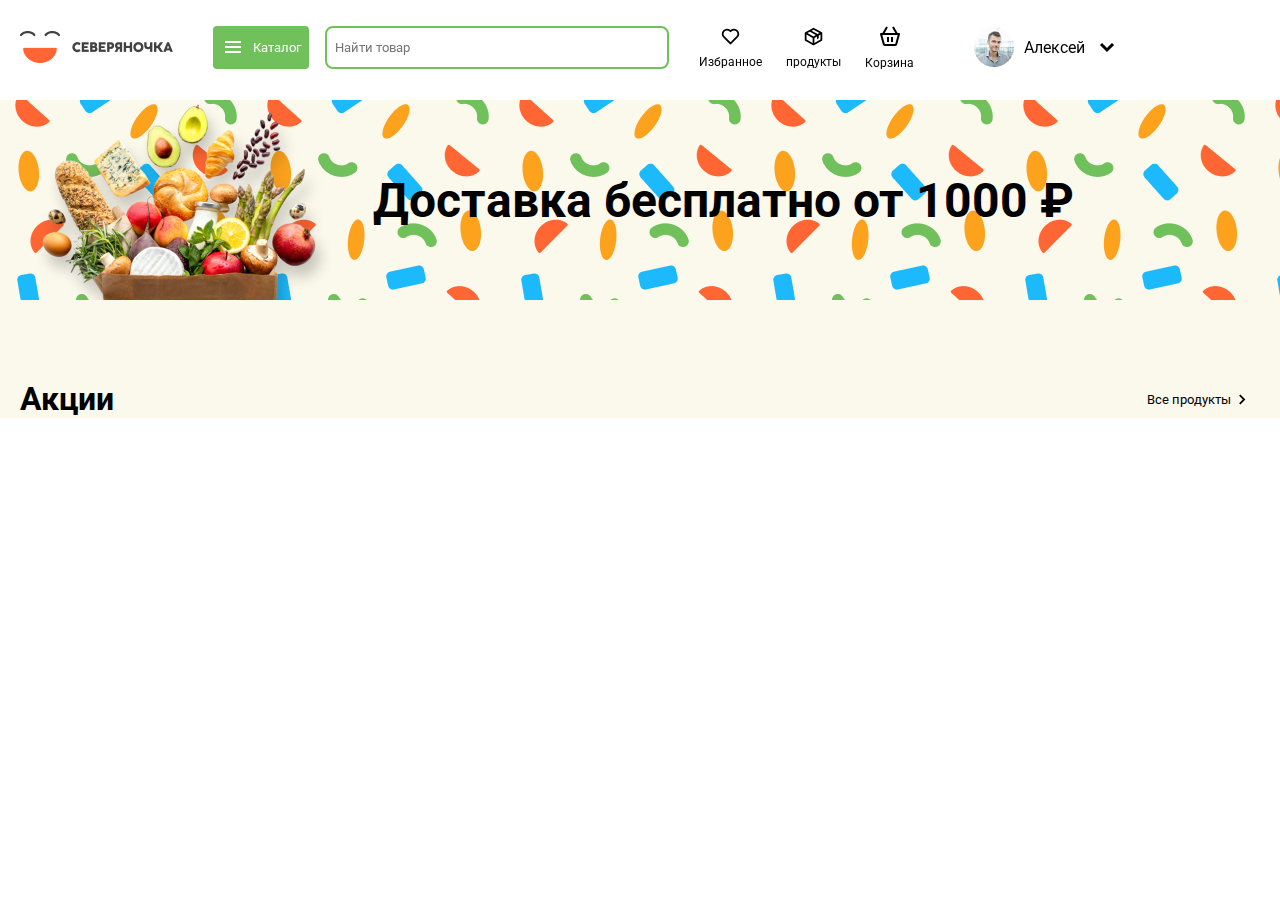
==== index.html @ 53066344 "kkk" ====
<!DOCTYPE html>
<html lang="en">
  <head>
    <meta charset="UTF-8" />
    <meta name="viewport" content="width=device-width, initial-scale=1.0" />
    <link rel="stylesheet" href="./sass/global.css" />
    <title>ECOMMERCE</title>
  </head>
  <body>
    <header>
      <div class="container">
        <nav>
          <a class="logo" href="#">
            <img src="./images/logo.png" alt="logo" />
            <img src="./images/logo-text.png" alt="logo-text" />
          </a>
          <div class="nav-items">
            <div class="important">
              <button>
                <svg
                  xmlns="http://www.w3.org/2000/svg"
                  width="24"
                  height="24"
                  viewBox="0 0 24 24"
                  style="fill: rgba(255, 255, 255, 1)"
                >
                  <path d="M4 6h16v2H4zm0 5h16v2H4zm0 5h16v2H4z"></path>
                </svg>
                Каталог
              </button>
              <input
                type="search"
                class="icon"
                value
                placeholder="Найти товар"
              />
            </div>
            <div class="places">
              <a class="product">
                <svg
                  xmlns="http://www.w3.org/2000/svg"
                  width="21"
                  height="21"
                  viewBox="0 0 24 24"
                  style="fill: rgba(0, 0, 0, 1)"
                >
                  <path
                    d="M12 4.595a5.904 5.904 0 0 0-3.996-1.558 5.942 5.942 0 0 0-4.213 1.758c-2.353 2.363-2.352 6.059.002 8.412l7.332 7.332c.17.299.498.492.875.492a.99.99 0 0 0 .792-.409l7.415-7.415c2.354-2.354 2.354-6.049-.002-8.416a5.938 5.938 0 0 0-4.209-1.754A5.906 5.906 0 0 0 12 4.595zm6.791 1.61c1.563 1.571 1.564 4.025.002 5.588L12 18.586l-6.793-6.793c-1.562-1.563-1.561-4.017-.002-5.584.76-.756 1.754-1.172 2.799-1.172s2.035.416 2.789 1.17l.5.5a.999.999 0 0 0 1.414 0l.5-.5c1.512-1.509 4.074-1.505 5.584-.002z"
                  ></path>
                </svg>
                <p>Избранное</p>
              </a>
              <a class="product">
                <svg
                  xmlns="http://www.w3.org/2000/svg"
                  width="21"
                  height="21"
                  viewBox="0 0 24 24"
                  style="fill: rgba(0, 0, 0, 1)"
                >
                  <path
                    d="M22 8a.76.76 0 0 0 0-.21v-.08a.77.77 0 0 0-.07-.16.35.35 0 0 0-.05-.08l-.1-.13-.08-.06-.12-.09-9-5a1 1 0 0 0-1 0l-9 5-.09.07-.11.08a.41.41 0 0 0-.07.11.39.39 0 0 0-.08.1.59.59 0 0 0-.06.14.3.3 0 0 0 0 .1A.76.76 0 0 0 2 8v8a1 1 0 0 0 .52.87l9 5a.75.75 0 0 0 .13.06h.1a1.06 1.06 0 0 0 .5 0h.1l.14-.06 9-5A1 1 0 0 0 22 16V8zm-10 3.87L5.06 8l2.76-1.52 6.83 3.9zm0-7.72L18.94 8 16.7 9.25 9.87 5.34zM4 9.7l7 3.92v5.68l-7-3.89zm9 9.6v-5.68l3-1.68V15l2-1v-3.18l2-1.11v5.7z"
                  ></path>
                </svg>
                <p>продукты</p>
              </a>
              <a class="product">
                <svg
                  xmlns="http://www.w3.org/2000/svg"
                  width="24"
                  height="24"
                  viewBox="0 0 24 24"
                  style="fill: rgba(0, 0, 0, 1)"
                >
                  <path
                    d="M21 9h-1.42l-3.712-6.496-1.736.992L17.277 9H6.723l3.146-5.504-1.737-.992L4.42 9H3a1.001 1.001 0 0 0-.965 1.263l2.799 10.264A2.005 2.005 0 0 0 6.764 22h10.473c.898 0 1.692-.605 1.93-1.475l2.799-10.263A.998.998 0 0 0 21 9zm-3.764 11v1-1H6.764L4.31 11h15.38l-2.454 9z"
                  ></path>
                  <path d="M9 13h2v5H9zm4 0h2v5h-2z"></path>
                </svg>
                <p>Корзина</p>
              </a>
              <a class="user">
                <img src="./images/avatar.png" alt="avatar" />
                <p>Алексей</p>
                <svg
                  xmlns="http://www.w3.org/2000/svg"
                  width="24"
                  height="24"
                  viewBox="0 0 24 24"
                  style="fill: rgba(0, 0, 0, 1)"
                >
                  <path
                    d="M16.939 7.939 12 12.879l-4.939-4.94-2.122 2.122L12 17.121l7.061-7.06z"
                  ></path>
                </svg>
              </a>
            </div>
          </div>
          <button class="menu">
            <svg
              xmlns="http://www.w3.org/2000/svg"
              width="32"
              height="32"
              viewBox="0 0 24 24"
              style="fill: rgba(0, 0, 0, 1)"
            >
              <path d="M4 6h16v2H4zm0 5h16v2H4zm0 5h16v2H4z"></path>
            </svg>
          </button>
        </nav>
      </div>
    </header>
    <main>
      <section class="home">
        <div class="container">
          <div class="home-content">
            <img src="./images/home-sec-img.png" alt="fruits" />
            <h1>Доставка бесплатно от 1000 ₽</h1>
          </div>
        </div>
      </section>
      <section class="product-cards">
        <div class="container">
          <div class="products-cards_content">
            <!-- <div class="general"> -->
            <div class="cards-title">
              <h1>Акции</h1>
              <button>
                Все продукты
                <svg
                  xmlns="http://www.w3.org/2000/svg"
                  width="21"
                  height="21"
                  viewBox="0 0 24 24"
                  style="fill: rgba(0, 0, 0, 1)"
                >
                  <path
                    d="M10.707 17.707 16.414 12l-5.707-5.707-1.414 1.414L13.586 12l-4.293 4.293z"
                  ></path>
                </svg>
              </button>
            </div>
            <div class="cards"></div>
            <!-- </div> -->
          </div>
        </div>
      </section>
    </main>
    <footer></footer>
    <script src="./js/main.js"></script>
  </body>
</html>
---- sass/global.css ----
@import url("https://fonts.googleapis.com/css2?family=Poppins:wght@400;500;600;700;800;900&family=Roboto:wght@400;500;700;900&display=swap");
* {
  margin: 0;
  padding: 0;
  box-sizing: border-box;
  font-family: "Poppins", sans-serif;
  font-family: "Roboto", sans-serif;
}

html {
  scroll-behavior: smooth;
}

button {
  border: 0;
  cursor: pointer;
}

a {
  text-decoration: none;
  cursor: pointer;
}

.container {
  max-width: 1320px;
  margin: 0 auto;
  padding: 0 20px;
}

header {
  position: fixed;
  top: 0;
  left: 0;
  right: 0;
}
header nav {
  padding: 11px 0;
  display: flex;
  align-items: center;
}
header nav .logo {
  display: flex;
  align-items: center;
  gap: 12px;
  margin-right: 40px;
}
header nav .nav-items {
  display: flex;
  align-items: center;
  justify-content: space-evenly;
  flex-wrap: wrap;
  gap: 30px;
}
header nav .nav-items .important {
  display: flex;
  justify-content: space-evenly;
}
header nav .nav-items .important button {
  padding: 8px;
  background-color: #70c05b;
  color: #fff;
  display: flex;
  align-items: center;
  gap: 8px;
  border-radius: 4px;
  margin-right: 16px;
}
header nav .nav-items .important .icon {
  padding: 12px 0px 12px 8px;
  background: url("https://static.thenounproject.com/png/101791-200.png") no-repeat right;
  background-size: 20px;
  border: 2px solid #70c05b;
  border-radius: 8px;
  outline: none;
  width: 344px;
}
header nav .nav-items .important .icon:focus {
  background-image: none;
  transition: 0.3s;
}
header nav .nav-items .places {
  display: flex;
  align-items: center;
  justify-content: space-evenly;
  flex-wrap: wrap-reverse;
  gap: 24px;
}
header nav .nav-items .places .product {
  display: grid;
  place-items: center;
}
header nav .nav-items .places .product p {
  font-size: 12px;
  padding-top: 8px;
}
header nav .nav-items .places .user {
  display: flex;
  align-items: center;
  justify-content: center;
  flex-wrap: wrap;
  width: 217px;
  height: 72px;
  padding: 8px;
  border-radius: 4px;
  gap: 10px;
}

.menu {
  border: 0;
  background: transparent;
  display: none;
  cursor: pointer;
}

@media (max-width: 1200px) {
  nav {
    justify-content: space-between;
  }
  .nav-items {
    margin-top: 50px;
    flex-direction: column;
    gap: 24px;
    position: fixed;
    top: 76px;
    top: -100%;
    width: 100%;
    height: calc(100vh - 104px);
    background: #fff;
    padding: 60px 0;
    transition: all 0.3s ease-in-out;
    z-index: 10;
  }
  .nav-items .places {
    flex-direction: column;
  }
  header nav .menu {
    display: block;
  }
  .open .nav-items {
    top: 0;
    justify-content: center;
  }
}
@media (max-width: 576px) {
  .nav-items {
    flex-direction: column;
    gap: 24px;
    position: fixed;
    top: 76px;
    left: -100%;
    width: 100%;
    height: calc(100vh - 104px);
    background: #fff;
    padding: 60px 0;
    transition: all 0.3s ease-in-out;
    z-index: 10;
  }
  .menu {
    display: block;
  }
  .open .nav-items {
    left: 0;
  }
  .open {
    box-shadow: none;
  }
  .icon {
    max-width: 150px;
  }
}
main {
  margin-top: 100px;
  background-color: #fbf8ec;
}
main .home {
  background-image: url(../images/pattern2.png);
}
main .home .home-content {
  display: flex;
  align-items: center;
  gap: 18px;
  flex-wrap: wrap-reverse;
}
main .home .home-content h1 {
  font-size: 48px;
}
main .product-cards {
  padding-top: 80px;
}
main .product-cards .products-cards_content .cards-title {
  display: flex;
  justify-content: space-between;
  align-items: center;
  flex-wrap: wrap-reverse;
}
main .product-cards .products-cards_content .cards-title button {
  display: flex;
  align-items: center;
  background-color: transparent;
  padding: 8px;
  border-radius: 6px;
}
main .product-cards .products-cards_content .cards-title button:hover {
  background-color: #70c05b;
  color: #fff;
  transition: 0.4s;
}
main .product-cards .products-cards_content .cards-title button:hover svg path {
  fill: #fff;
}
main .product-cards .products-cards_content .cards {
  display: flex;
  justify-content: space-between;
  align-items: center;
  flex-wrap: wrap;
}/*# sourceMappingURL=global.css.map */
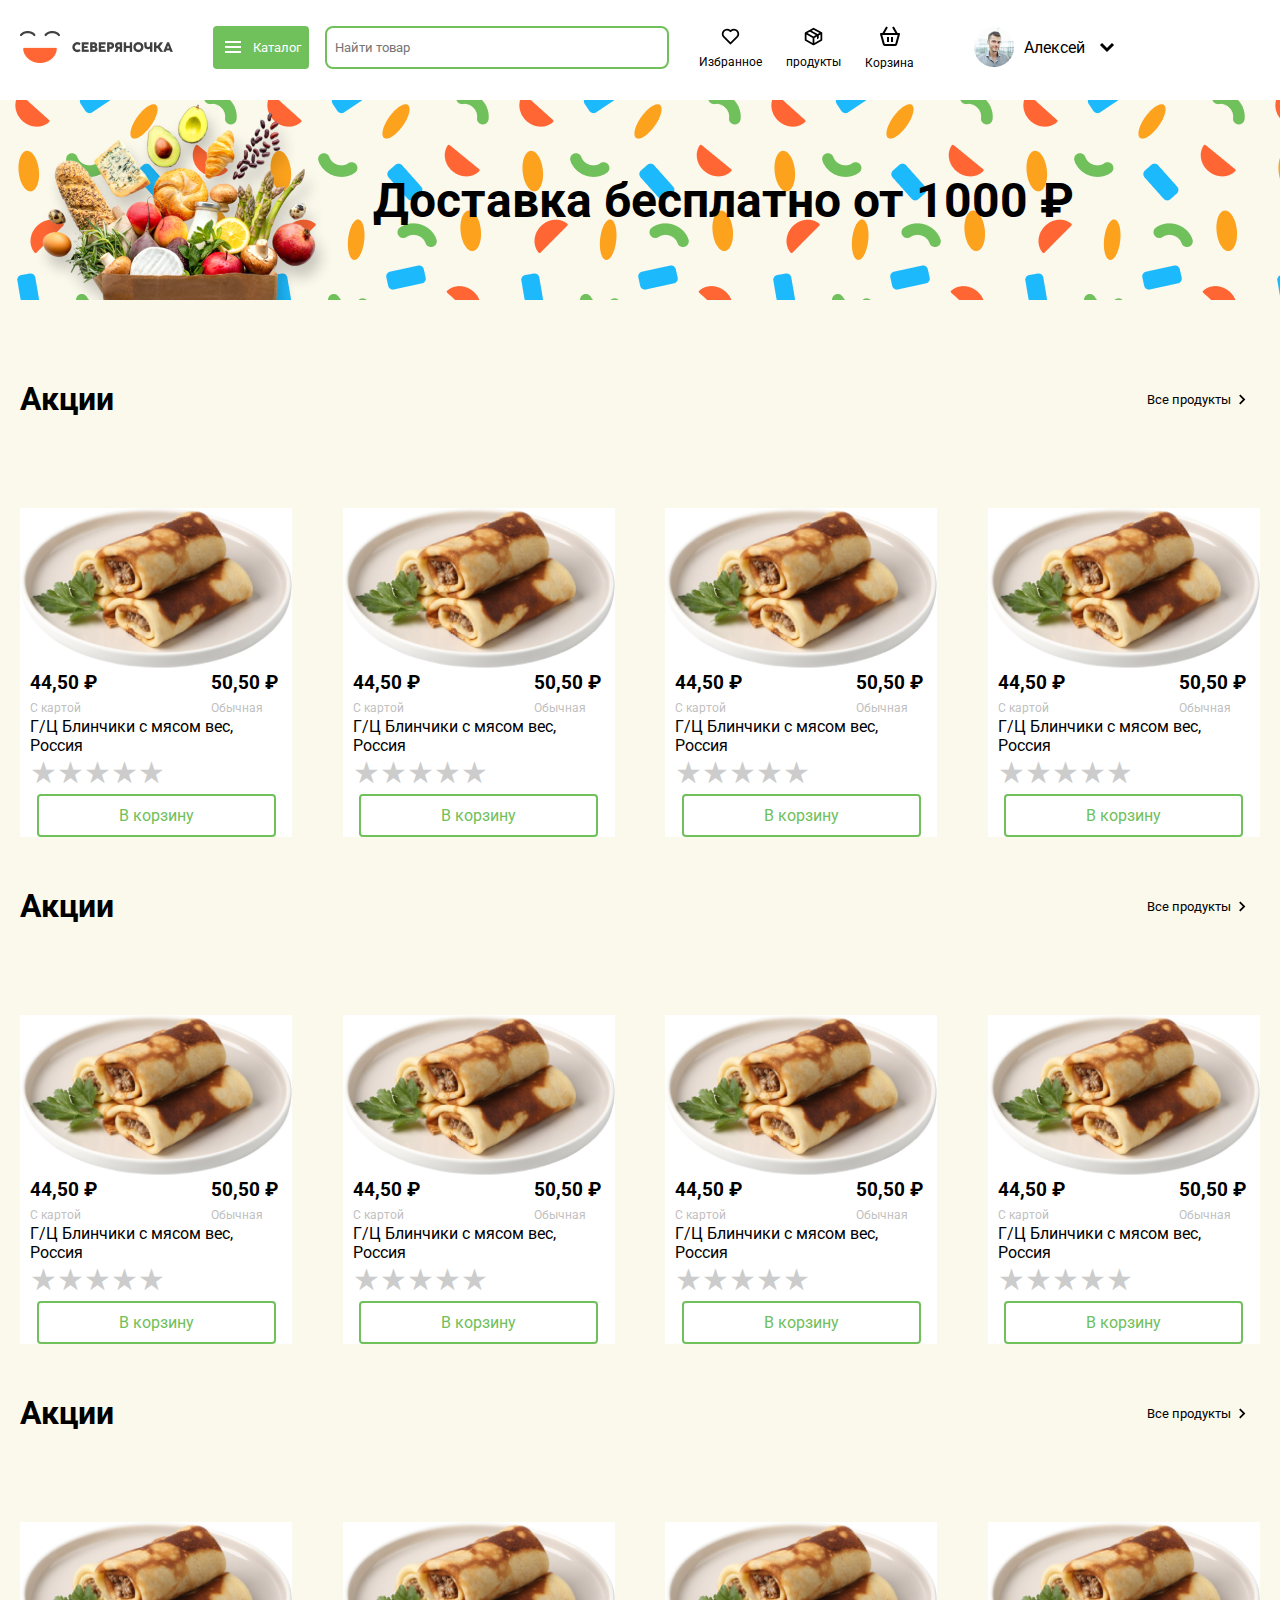
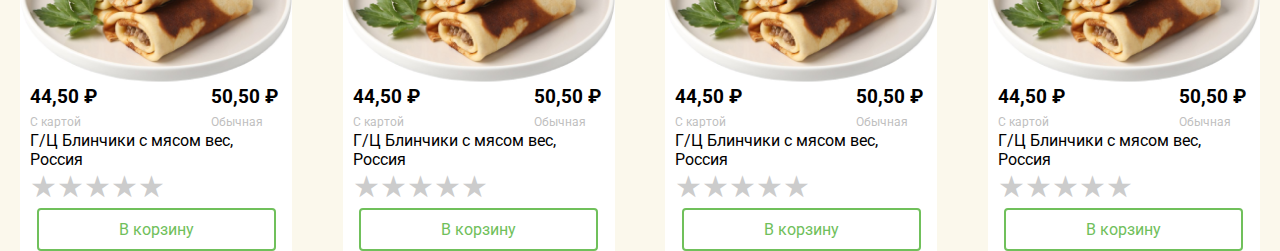
==== commit bd5a53a9: "KKK" ====
--- a/index.html
+++ b/index.html
@@ -140,7 +140,442 @@
                 </svg>
               </button>
             </div>
-            <div class="cards"></div>
+            <div class="cards">
+              <div class="card">
+                <img src="./images/image.png" alt="" />
+                <div class="card-texts">
+                  <div class="prices">
+                    <div class="price-1">
+                      <h3>44,50 ₽</h3>
+                      <p>С картой</p>
+                    </div>
+                    <div class="price-1">
+                      <h3>50,50 ₽</h3>
+                      <p>Обычная</p>
+                    </div>
+                  </div>
+                  <p>Г/Ц Блинчики с мясом вес, Россия</p>
+                  <div class="stars">
+                    <div class="rating">
+                      <input value="5" name="rating" id="star5" type="radio" />
+                      <label for="star5"></label>
+                      <input value="4" name="rating" id="star4" type="radio" />
+                      <label for="star4"></label>
+                      <input value="3" name="rating" id="star3" type="radio" />
+                      <label for="star3"></label>
+                      <input value="2" name="rating" id="star2" type="radio" />
+                      <label for="star2"></label>
+                      <input value="1" name="rating" id="star1" type="radio" />
+                      <label for="star1"></label>
+                    </div>
+                  </div>
+                  <div class="card-btn">
+                    <button>В корзину</button>
+                  </div>
+                </div>
+              </div>
+              <div class="card">
+                <img src="./images/image.png" alt="" />
+                <div class="card-texts">
+                  <div class="prices">
+                    <div class="price-1">
+                      <h3>44,50 ₽</h3>
+                      <p>С картой</p>
+                    </div>
+                    <div class="price-1">
+                      <h3>50,50 ₽</h3>
+                      <p>Обычная</p>
+                    </div>
+                  </div>
+                  <p>Г/Ц Блинчики с мясом вес, Россия</p>
+                  <div class="stars">
+                    <div class="rating">
+                      <input value="5" name="rating" id="star5" type="radio" />
+                      <label for="star5"></label>
+                      <input value="4" name="rating" id="star4" type="radio" />
+                      <label for="star4"></label>
+                      <input value="3" name="rating" id="star3" type="radio" />
+                      <label for="star3"></label>
+                      <input value="2" name="rating" id="star2" type="radio" />
+                      <label for="star2"></label>
+                      <input value="1" name="rating" id="star1" type="radio" />
+                      <label for="star1"></label>
+                    </div>
+                  </div>
+                  <div class="card-btn">
+                    <button>В корзину</button>
+                  </div>
+                </div>
+              </div>
+              <div class="card">
+                <img src="./images/image.png" alt="" />
+                <div class="card-texts">
+                  <div class="prices">
+                    <div class="price-1">
+                      <h3>44,50 ₽</h3>
+                      <p>С картой</p>
+                    </div>
+                    <div class="price-1">
+                      <h3>50,50 ₽</h3>
+                      <p>Обычная</p>
+                    </div>
+                  </div>
+                  <p>Г/Ц Блинчики с мясом вес, Россия</p>
+                  <div class="stars">
+                    <div class="rating">
+                      <input value="5" name="rating" id="star5" type="radio" />
+                      <label for="star5"></label>
+                      <input value="4" name="rating" id="star4" type="radio" />
+                      <label for="star4"></label>
+                      <input value="3" name="rating" id="star3" type="radio" />
+                      <label for="star3"></label>
+                      <input value="2" name="rating" id="star2" type="radio" />
+                      <label for="star2"></label>
+                      <input value="1" name="rating" id="star1" type="radio" />
+                      <label for="star1"></label>
+                    </div>
+                  </div>
+                  <div class="card-btn">
+                    <button>В корзину</button>
+                  </div>
+                </div>
+              </div>
+              <div class="card">
+                <img src="./images/image.png" alt="" />
+                <div class="card-texts">
+                  <div class="prices">
+                    <div class="price-1">
+                      <h3>44,50 ₽</h3>
+                      <p>С картой</p>
+                    </div>
+                    <div class="price-1">
+                      <h3>50,50 ₽</h3>
+                      <p>Обычная</p>
+                    </div>
+                  </div>
+                  <p>Г/Ц Блинчики с мясом вес, Россия</p>
+                  <div class="stars">
+                    <div class="rating">
+                      <input value="5" name="rating" id="star5" type="radio" />
+                      <label for="star5"></label>
+                      <input value="4" name="rating" id="star4" type="radio" />
+                      <label for="star4"></label>
+                      <input value="3" name="rating" id="star3" type="radio" />
+                      <label for="star3"></label>
+                      <input value="2" name="rating" id="star2" type="radio" />
+                      <label for="star2"></label>
+                      <input value="1" name="rating" id="star1" type="radio" />
+                      <label for="star1"></label>
+                    </div>
+                  </div>
+                  <div class="card-btn">
+                    <button>В корзину</button>
+                  </div>
+                </div>
+              </div>
+            </div>
+            <div class="cards-title">
+              <h1>Акции</h1>
+              <button>
+                Все продукты
+                <svg
+                  xmlns="http://www.w3.org/2000/svg"
+                  width="21"
+                  height="21"
+                  viewBox="0 0 24 24"
+                  style="fill: rgba(0, 0, 0, 1)"
+                >
+                  <path
+                    d="M10.707 17.707 16.414 12l-5.707-5.707-1.414 1.414L13.586 12l-4.293 4.293z"
+                  ></path>
+                </svg>
+              </button>
+            </div>
+            <div class="cards">
+              <div class="card">
+                <img src="./images/image.png" alt="" />
+                <div class="card-texts">
+                  <div class="prices">
+                    <div class="price-1">
+                      <h3>44,50 ₽</h3>
+                      <p>С картой</p>
+                    </div>
+                    <div class="price-1">
+                      <h3>50,50 ₽</h3>
+                      <p>Обычная</p>
+                    </div>
+                  </div>
+                  <p>Г/Ц Блинчики с мясом вес, Россия</p>
+                  <div class="stars">
+                    <div class="rating">
+                      <input value="5" name="rating" id="star5" type="radio" />
+                      <label for="star5"></label>
+                      <input value="4" name="rating" id="star4" type="radio" />
+                      <label for="star4"></label>
+                      <input value="3" name="rating" id="star3" type="radio" />
+                      <label for="star3"></label>
+                      <input value="2" name="rating" id="star2" type="radio" />
+                      <label for="star2"></label>
+                      <input value="1" name="rating" id="star1" type="radio" />
+                      <label for="star1"></label>
+                    </div>
+                  </div>
+                  <div class="card-btn">
+                    <button>В корзину</button>
+                  </div>
+                </div>
+              </div>
+              <div class="card">
+                <img src="./images/image.png" alt="" />
+                <div class="card-texts">
+                  <div class="prices">
+                    <div class="price-1">
+                      <h3>44,50 ₽</h3>
+                      <p>С картой</p>
+                    </div>
+                    <div class="price-1">
+                      <h3>50,50 ₽</h3>
+                      <p>Обычная</p>
+                    </div>
+                  </div>
+                  <p>Г/Ц Блинчики с мясом вес, Россия</p>
+                  <div class="stars">
+                    <div class="rating">
+                      <input value="5" name="rating" id="star5" type="radio" />
+                      <label for="star5"></label>
+                      <input value="4" name="rating" id="star4" type="radio" />
+                      <label for="star4"></label>
+                      <input value="3" name="rating" id="star3" type="radio" />
+                      <label for="star3"></label>
+                      <input value="2" name="rating" id="star2" type="radio" />
+                      <label for="star2"></label>
+                      <input value="1" name="rating" id="star1" type="radio" />
+                      <label for="star1"></label>
+                    </div>
+                  </div>
+                  <div class="card-btn">
+                    <button>В корзину</button>
+                  </div>
+                </div>
+              </div>
+              <div class="card">
+                <img src="./images/image.png" alt="" />
+                <div class="card-texts">
+                  <div class="prices">
+                    <div class="price-1">
+                      <h3>44,50 ₽</h3>
+                      <p>С картой</p>
+                    </div>
+                    <div class="price-1">
+                      <h3>50,50 ₽</h3>
+                      <p>Обычная</p>
+                    </div>
+                  </div>
+                  <p>Г/Ц Блинчики с мясом вес, Россия</p>
+                  <div class="stars">
+                    <div class="rating">
+                      <input value="5" name="rating" id="star5" type="radio" />
+                      <label for="star5"></label>
+                      <input value="4" name="rating" id="star4" type="radio" />
+                      <label for="star4"></label>
+                      <input value="3" name="rating" id="star3" type="radio" />
+                      <label for="star3"></label>
+                      <input value="2" name="rating" id="star2" type="radio" />
+                      <label for="star2"></label>
+                      <input value="1" name="rating" id="star1" type="radio" />
+                      <label for="star1"></label>
+                    </div>
+                  </div>
+                  <div class="card-btn">
+                    <button>В корзину</button>
+                  </div>
+                </div>
+              </div>
+              <div class="card">
+                <img src="./images/image.png" alt="" />
+                <div class="card-texts">
+                  <div class="prices">
+                    <div class="price-1">
+                      <h3>44,50 ₽</h3>
+                      <p>С картой</p>
+                    </div>
+                    <div class="price-1">
+                      <h3>50,50 ₽</h3>
+                      <p>Обычная</p>
+                    </div>
+                  </div>
+                  <p>Г/Ц Блинчики с мясом вес, Россия</p>
+                  <div class="stars">
+                    <div class="rating">
+                      <input value="5" name="rating" id="star5" type="radio" />
+                      <label for="star5"></label>
+                      <input value="4" name="rating" id="star4" type="radio" />
+                      <label for="star4"></label>
+                      <input value="3" name="rating" id="star3" type="radio" />
+                      <label for="star3"></label>
+                      <input value="2" name="rating" id="star2" type="radio" />
+                      <label for="star2"></label>
+                      <input value="1" name="rating" id="star1" type="radio" />
+                      <label for="star1"></label>
+                    </div>
+                  </div>
+                  <div class="card-btn">
+                    <button>В корзину</button>
+                  </div>
+                </div>
+              </div>
+            </div>
+            <div class="cards-title">
+              <h1>Акции</h1>
+              <button>
+                Все продукты
+                <svg
+                  xmlns="http://www.w3.org/2000/svg"
+                  width="21"
+                  height="21"
+                  viewBox="0 0 24 24"
+                  style="fill: rgba(0, 0, 0, 1)"
+                >
+                  <path
+                    d="M10.707 17.707 16.414 12l-5.707-5.707-1.414 1.414L13.586 12l-4.293 4.293z"
+                  ></path>
+                </svg>
+              </button>
+            </div>
+            <div class="cards">
+              <div class="card">
+                <img src="./images/image.png" alt="" />
+                <div class="card-texts">
+                  <div class="prices">
+                    <div class="price-1">
+                      <h3>44,50 ₽</h3>
+                      <p>С картой</p>
+                    </div>
+                    <div class="price-1">
+                      <h3>50,50 ₽</h3>
+                      <p>Обычная</p>
+                    </div>
+                  </div>
+                  <p>Г/Ц Блинчики с мясом вес, Россия</p>
+                  <div class="stars">
+                    <div class="rating">
+                      <input value="5" name="rating" id="star5" type="radio" />
+                      <label for="star5"></label>
+                      <input value="4" name="rating" id="star4" type="radio" />
+                      <label for="star4"></label>
+                      <input value="3" name="rating" id="star3" type="radio" />
+                      <label for="star3"></label>
+                      <input value="2" name="rating" id="star2" type="radio" />
+                      <label for="star2"></label>
+                      <input value="1" name="rating" id="star1" type="radio" />
+                      <label for="star1"></label>
+                    </div>
+                  </div>
+                  <div class="card-btn">
+                    <button>В корзину</button>
+                  </div>
+                </div>
+              </div>
+              <div class="card">
+                <img src="./images/image.png" alt="" />
+                <div class="card-texts">
+                  <div class="prices">
+                    <div class="price-1">
+                      <h3>44,50 ₽</h3>
+                      <p>С картой</p>
+                    </div>
+                    <div class="price-1">
+                      <h3>50,50 ₽</h3>
+                      <p>Обычная</p>
+                    </div>
+                  </div>
+                  <p>Г/Ц Блинчики с мясом вес, Россия</p>
+                  <div class="stars">
+                    <div class="rating">
+                      <input value="5" name="rating" id="star5" type="radio" />
+                      <label for="star5"></label>
+                      <input value="4" name="rating" id="star4" type="radio" />
+                      <label for="star4"></label>
+                      <input value="3" name="rating" id="star3" type="radio" />
+                      <label for="star3"></label>
+                      <input value="2" name="rating" id="star2" type="radio" />
+                      <label for="star2"></label>
+                      <input value="1" name="rating" id="star1" type="radio" />
+                      <label for="star1"></label>
+                    </div>
+                  </div>
+                  <div class="card-btn">
+                    <button>В корзину</button>
+                  </div>
+                </div>
+              </div>
+              <div class="card">
+                <img src="./images/image.png" alt="" />
+                <div class="card-texts">
+                  <div class="prices">
+                    <div class="price-1">
+                      <h3>44,50 ₽</h3>
+                      <p>С картой</p>
+                    </div>
+                    <div class="price-1">
+                      <h3>50,50 ₽</h3>
+                      <p>Обычная</p>
+                    </div>
+                  </div>
+                  <p>Г/Ц Блинчики с мясом вес, Россия</p>
+                  <div class="stars">
+                    <div class="rating">
+                      <input value="5" name="rating" id="star5" type="radio" />
+                      <label for="star5"></label>
+                      <input value="4" name="rating" id="star4" type="radio" />
+                      <label for="star4"></label>
+                      <input value="3" name="rating" id="star3" type="radio" />
+                      <label for="star3"></label>
+                      <input value="2" name="rating" id="star2" type="radio" />
+                      <label for="star2"></label>
+                      <input value="1" name="rating" id="star1" type="radio" />
+                      <label for="star1"></label>
+                    </div>
+                  </div>
+                  <div class="card-btn">
+                    <button>В корзину</button>
+                  </div>
+                </div>
+              </div>
+              <div class="card">
+                <img src="./images/image.png" alt="" />
+                <div class="card-texts">
+                  <div class="prices">
+                    <div class="price-1">
+                      <h3>44,50 ₽</h3>
+                      <p>С картой</p>
+                    </div>
+                    <div class="price-1">
+                      <h3>50,50 ₽</h3>
+                      <p>Обычная</p>
+                    </div>
+                  </div>
+                  <p>Г/Ц Блинчики с мясом вес, Россия</p>
+                  <div class="stars">
+                    <div class="rating">
+                      <input value="5" name="rating" id="star5" type="radio" />
+                      <label for="star5"></label>
+                      <input value="4" name="rating" id="star4" type="radio" />
+                      <label for="star4"></label>
+                      <input value="3" name="rating" id="star3" type="radio" />
+                      <label for="star3"></label>
+                      <input value="2" name="rating" id="star2" type="radio" />
+                      <label for="star2"></label>
+                      <input value="1" name="rating" id="star1" type="radio" />
+                      <label for="star1"></label>
+                    </div>
+                  </div>
+                  <div class="card-btn">
+                    <button>В корзину</button>
+                  </div>
+                </div>
+              </div>
+            </div>
             <!-- </div> -->
           </div>
         </div>
--- a/sass/global.css
+++ b/sass/global.css
@@ -1,3 +1,4 @@
+@charset "UTF-8";
 @import url("https://fonts.googleapis.com/css2?family=Poppins:wght@400;500;600;700;800;900&family=Roboto:wght@400;500;700;900&display=swap");
 * {
   margin: 0;
@@ -32,6 +33,8 @@
   top: 0;
   left: 0;
   right: 0;
+  z-index: 1;
+  background-color: white;
 }
 header nav {
   padding: 11px 0;
@@ -187,6 +190,11 @@
 main .product-cards {
   padding-top: 80px;
 }
+main .product-cards .products-cards_content {
+  display: flex;
+  flex-direction: column;
+  gap: 50px;
+}
 main .product-cards .products-cards_content .cards-title {
   display: flex;
   justify-content: space-between;
@@ -209,8 +217,73 @@
   fill: #fff;
 }
 main .product-cards .products-cards_content .cards {
+  margin-top: 40px;
   display: flex;
   justify-content: space-between;
   align-items: center;
   flex-wrap: wrap;
+}
+main .product-cards .products-cards_content .cards .card {
+  max-width: 272px;
+  background-color: #fff;
+}
+main .product-cards .products-cards_content .cards .card .card-texts {
+  padding: 0px 10px;
+}
+main .product-cards .products-cards_content .cards .card .card-texts .prices {
+  display: flex;
+  justify-content: space-between;
+}
+main .product-cards .products-cards_content .cards .card .card-texts .prices .price-1 h3 {
+  width: 71px;
+  height: 27px;
+  gap: 4px;
+}
+main .product-cards .products-cards_content .cards .card .card-texts .prices .price-1 p {
+  font-size: 12px;
+  font-weight: 400;
+  line-height: 18px;
+  color: #bfbfbf;
+}
+main .product-cards .products-cards_content .cards .card .card-texts .stars .rating {
+  display: inline-block;
+}
+main .product-cards .products-cards_content .cards .card .card-texts .stars .rating input {
+  display: none;
+}
+main .product-cards .products-cards_content .cards .card .card-texts .stars .rating label {
+  float: right;
+  cursor: pointer;
+  color: #ccc;
+  transition: color 0.3s;
+}
+main .product-cards .products-cards_content .cards .card .card-texts .stars .rating label:before {
+  content: "★";
+  font-size: 30px;
+}
+main .product-cards .products-cards_content .cards .card .card-texts .stars .rating input:checked ~ label,
+main .product-cards .products-cards_content .cards .card .card-texts .stars .rating label:hover,
+main .product-cards .products-cards_content .cards .card .card-texts .stars .rating label:hover ~ label {
+  color: rgb(247, 207, 11);
+  transition: color 0.3s;
+}
+main .product-cards .products-cards_content .cards .card .card-texts .card-btn {
+  display: flex;
+  justify-content: center;
+}
+main .product-cards .products-cards_content .cards .card .card-texts .card-btn button {
+  display: flex;
+  font-size: 16px;
+  font-weight: 400;
+  border-radius: 4px;
+  padding: 10px 80px;
+  border: 2px solid #70c05b;
+  background-color: transparent;
+  color: #70c05b;
+}
+main .product-cards .products-cards_content .cards .card .card-texts .card-btn button:hover {
+  background-color: #ff6633;
+  border-color: #ff6633;
+  color: #fff;
+  transition: 0.4s;
 }/*# sourceMappingURL=global.css.map */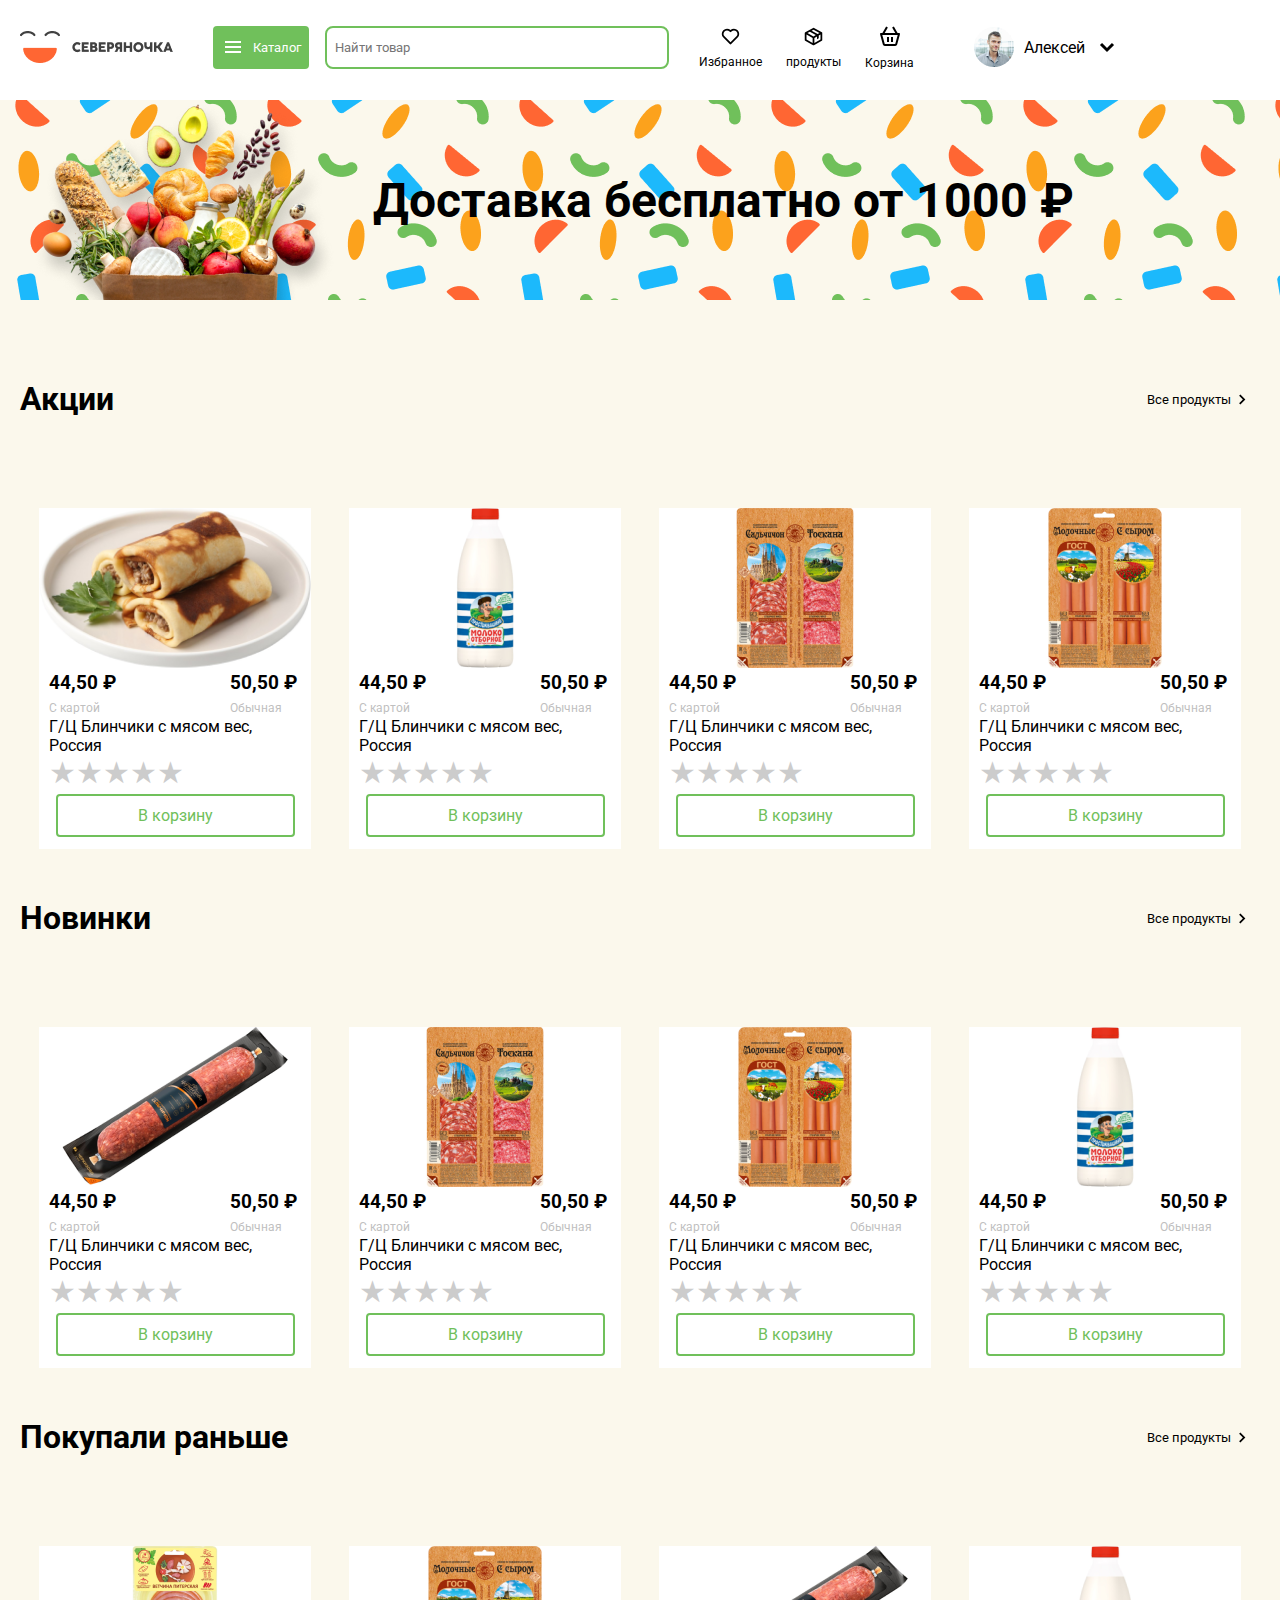
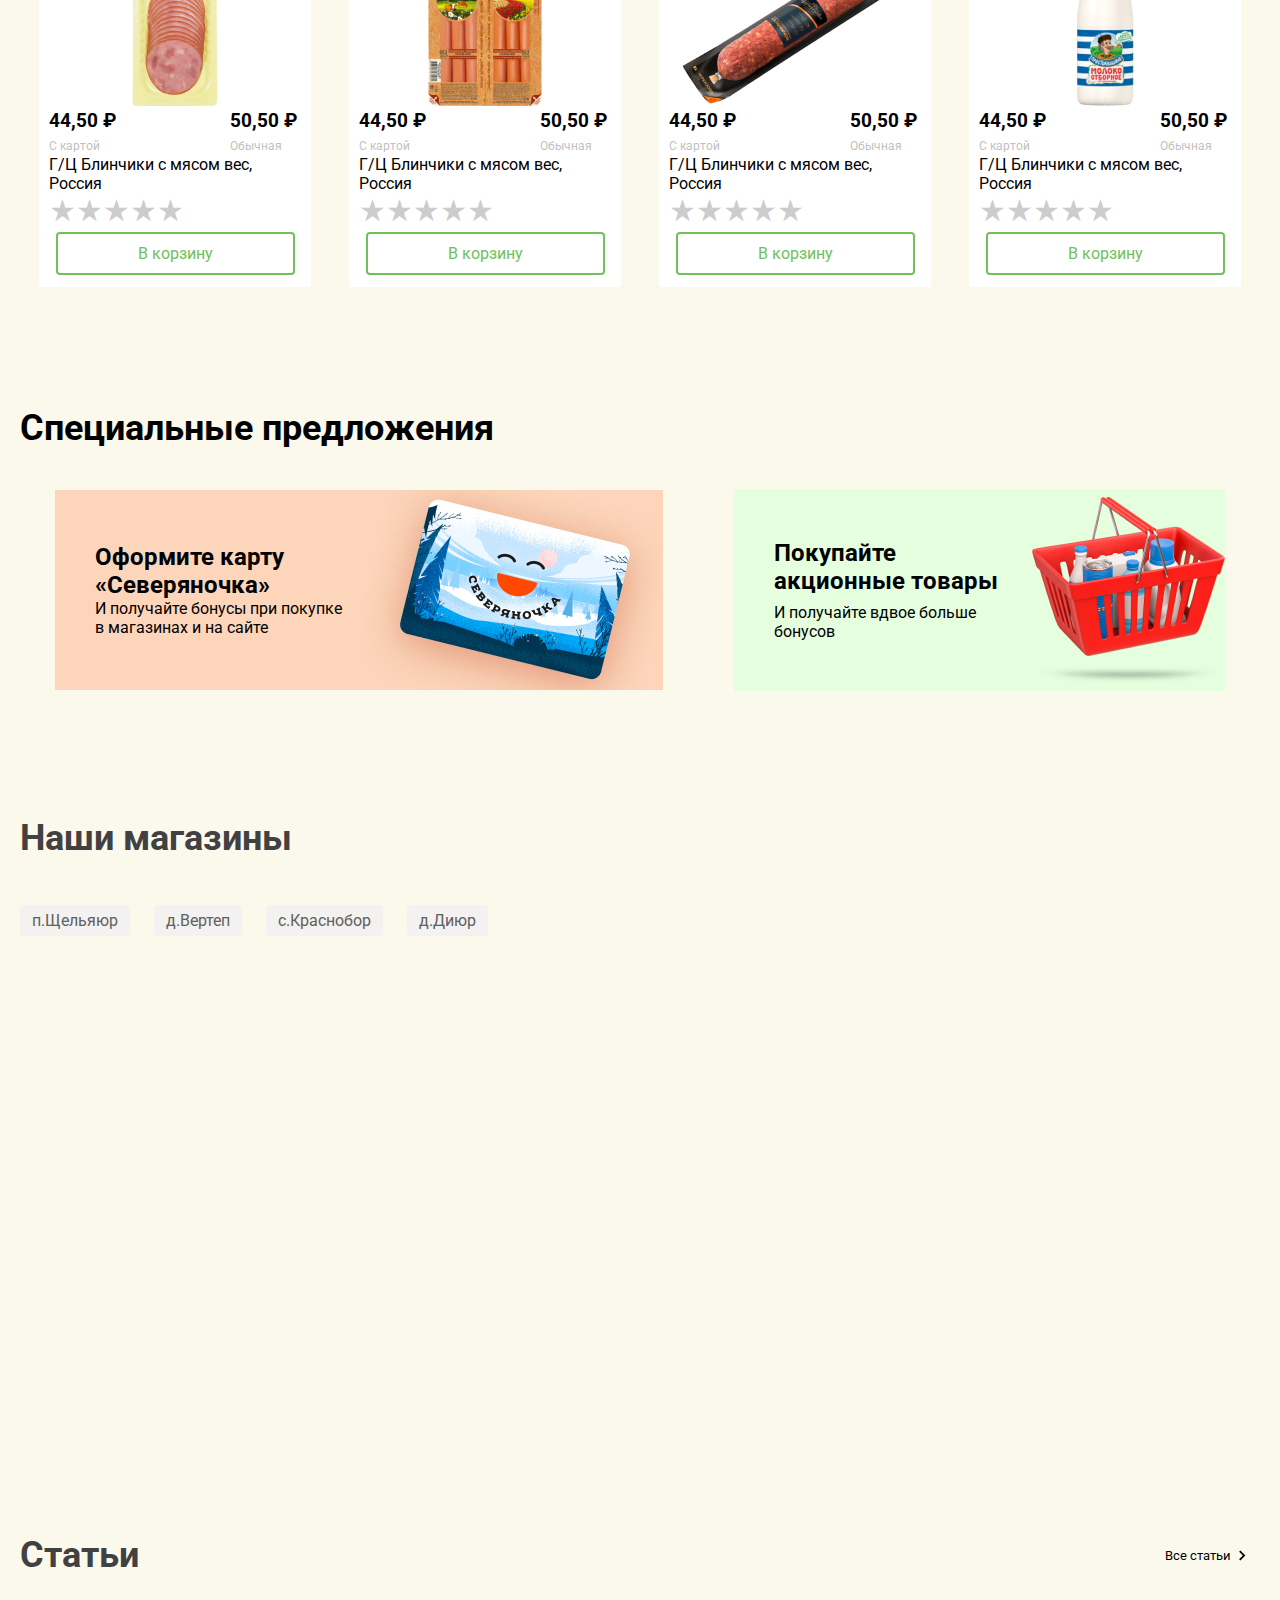
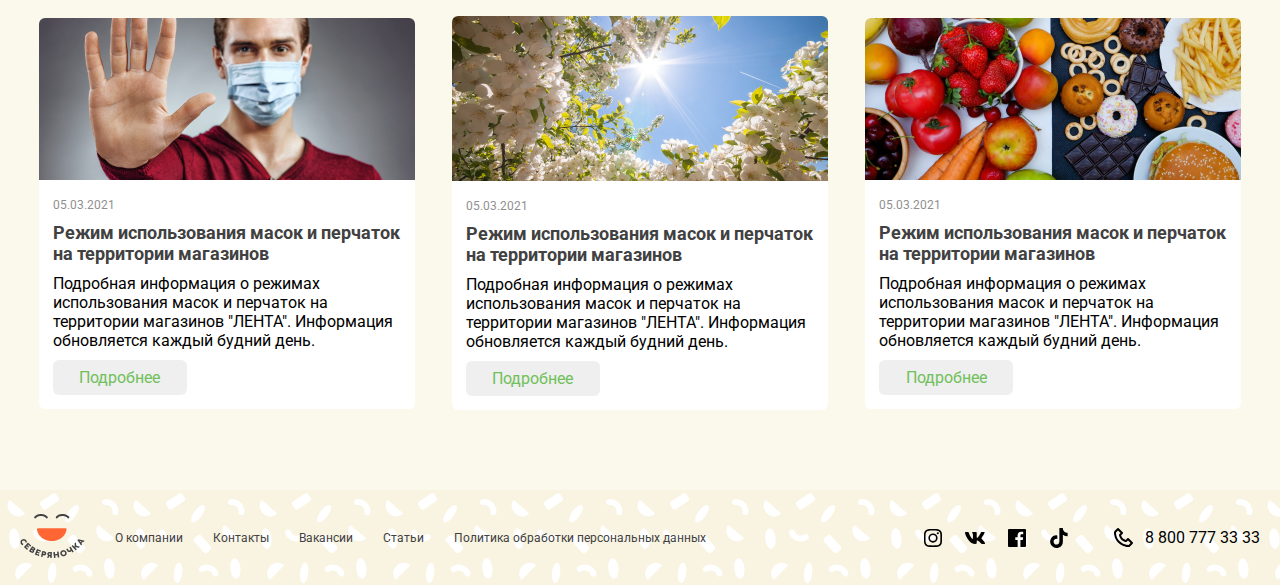
==== commit 0ef7cada: "commit" ====
--- a/index.html
+++ b/index.html
@@ -175,73 +175,73 @@
                 </div>
               </div>
               <div class="card">
-                <img src="./images/image.png" alt="" />
-                <div class="card-texts">
-                  <div class="prices">
-                    <div class="price-1">
-                      <h3>44,50 ₽</h3>
-                      <p>С картой</p>
-                    </div>
-                    <div class="price-1">
-                      <h3>50,50 ₽</h3>
-                      <p>Обычная</p>
-                    </div>
-                  </div>
-                  <p>Г/Ц Блинчики с мясом вес, Россия</p>
-                  <div class="stars">
-                    <div class="rating">
-                      <input value="5" name="rating" id="star5" type="radio" />
-                      <label for="star5"></label>
-                      <input value="4" name="rating" id="star4" type="radio" />
-                      <label for="star4"></label>
-                      <input value="3" name="rating" id="star3" type="radio" />
-                      <label for="star3"></label>
-                      <input value="2" name="rating" id="star2" type="radio" />
-                      <label for="star2"></label>
-                      <input value="1" name="rating" id="star1" type="radio" />
-                      <label for="star1"></label>
-                    </div>
-                  </div>
-                  <div class="card-btn">
-                    <button>В корзину</button>
-                  </div>
-                </div>
-              </div>
-              <div class="card">
-                <img src="./images/image.png" alt="" />
-                <div class="card-texts">
-                  <div class="prices">
-                    <div class="price-1">
-                      <h3>44,50 ₽</h3>
-                      <p>С картой</p>
-                    </div>
-                    <div class="price-1">
-                      <h3>50,50 ₽</h3>
-                      <p>Обычная</p>
-                    </div>
-                  </div>
-                  <p>Г/Ц Блинчики с мясом вес, Россия</p>
-                  <div class="stars">
-                    <div class="rating">
-                      <input value="5" name="rating" id="star5" type="radio" />
-                      <label for="star5"></label>
-                      <input value="4" name="rating" id="star4" type="radio" />
-                      <label for="star4"></label>
-                      <input value="3" name="rating" id="star3" type="radio" />
-                      <label for="star3"></label>
-                      <input value="2" name="rating" id="star2" type="radio" />
-                      <label for="star2"></label>
-                      <input value="1" name="rating" id="star1" type="radio" />
-                      <label for="star1"></label>
-                    </div>
-                  </div>
-                  <div class="card-btn">
-                    <button>В корзину</button>
-                  </div>
-                </div>
-              </div>
-              <div class="card">
-                <img src="./images/image.png" alt="" />
+                <img src="./images/image-2.png" alt="" />
+                <div class="card-texts">
+                  <div class="prices">
+                    <div class="price-1">
+                      <h3>44,50 ₽</h3>
+                      <p>С картой</p>
+                    </div>
+                    <div class="price-1">
+                      <h3>50,50 ₽</h3>
+                      <p>Обычная</p>
+                    </div>
+                  </div>
+                  <p>Г/Ц Блинчики с мясом вес, Россия</p>
+                  <div class="stars">
+                    <div class="rating">
+                      <input value="5" name="rating" id="star5" type="radio" />
+                      <label for="star5"></label>
+                      <input value="4" name="rating" id="star4" type="radio" />
+                      <label for="star4"></label>
+                      <input value="3" name="rating" id="star3" type="radio" />
+                      <label for="star3"></label>
+                      <input value="2" name="rating" id="star2" type="radio" />
+                      <label for="star2"></label>
+                      <input value="1" name="rating" id="star1" type="radio" />
+                      <label for="star1"></label>
+                    </div>
+                  </div>
+                  <div class="card-btn">
+                    <button>В корзину</button>
+                  </div>
+                </div>
+              </div>
+              <div class="card">
+                <img src="./images/image-3.png" alt="" />
+                <div class="card-texts">
+                  <div class="prices">
+                    <div class="price-1">
+                      <h3>44,50 ₽</h3>
+                      <p>С картой</p>
+                    </div>
+                    <div class="price-1">
+                      <h3>50,50 ₽</h3>
+                      <p>Обычная</p>
+                    </div>
+                  </div>
+                  <p>Г/Ц Блинчики с мясом вес, Россия</p>
+                  <div class="stars">
+                    <div class="rating">
+                      <input value="5" name="rating" id="star5" type="radio" />
+                      <label for="star5"></label>
+                      <input value="4" name="rating" id="star4" type="radio" />
+                      <label for="star4"></label>
+                      <input value="3" name="rating" id="star3" type="radio" />
+                      <label for="star3"></label>
+                      <input value="2" name="rating" id="star2" type="radio" />
+                      <label for="star2"></label>
+                      <input value="1" name="rating" id="star1" type="radio" />
+                      <label for="star1"></label>
+                    </div>
+                  </div>
+                  <div class="card-btn">
+                    <button>В корзину</button>
+                  </div>
+                </div>
+              </div>
+              <div class="card">
+                <img src="./images/image-4.png" alt="" />
                 <div class="card-texts">
                   <div class="prices">
                     <div class="price-1">
@@ -275,7 +275,7 @@
               </div>
             </div>
             <div class="cards-title">
-              <h1>Акции</h1>
+              <h1>Новинки</h1>
               <button>
                 Все продукты
                 <svg
@@ -293,106 +293,106 @@
             </div>
             <div class="cards">
               <div class="card">
-                <img src="./images/image.png" alt="" />
-                <div class="card-texts">
-                  <div class="prices">
-                    <div class="price-1">
-                      <h3>44,50 ₽</h3>
-                      <p>С картой</p>
-                    </div>
-                    <div class="price-1">
-                      <h3>50,50 ₽</h3>
-                      <p>Обычная</p>
-                    </div>
-                  </div>
-                  <p>Г/Ц Блинчики с мясом вес, Россия</p>
-                  <div class="stars">
-                    <div class="rating">
-                      <input value="5" name="rating" id="star5" type="radio" />
-                      <label for="star5"></label>
-                      <input value="4" name="rating" id="star4" type="radio" />
-                      <label for="star4"></label>
-                      <input value="3" name="rating" id="star3" type="radio" />
-                      <label for="star3"></label>
-                      <input value="2" name="rating" id="star2" type="radio" />
-                      <label for="star2"></label>
-                      <input value="1" name="rating" id="star1" type="radio" />
-                      <label for="star1"></label>
-                    </div>
-                  </div>
-                  <div class="card-btn">
-                    <button>В корзину</button>
-                  </div>
-                </div>
-              </div>
-              <div class="card">
-                <img src="./images/image.png" alt="" />
-                <div class="card-texts">
-                  <div class="prices">
-                    <div class="price-1">
-                      <h3>44,50 ₽</h3>
-                      <p>С картой</p>
-                    </div>
-                    <div class="price-1">
-                      <h3>50,50 ₽</h3>
-                      <p>Обычная</p>
-                    </div>
-                  </div>
-                  <p>Г/Ц Блинчики с мясом вес, Россия</p>
-                  <div class="stars">
-                    <div class="rating">
-                      <input value="5" name="rating" id="star5" type="radio" />
-                      <label for="star5"></label>
-                      <input value="4" name="rating" id="star4" type="radio" />
-                      <label for="star4"></label>
-                      <input value="3" name="rating" id="star3" type="radio" />
-                      <label for="star3"></label>
-                      <input value="2" name="rating" id="star2" type="radio" />
-                      <label for="star2"></label>
-                      <input value="1" name="rating" id="star1" type="radio" />
-                      <label for="star1"></label>
-                    </div>
-                  </div>
-                  <div class="card-btn">
-                    <button>В корзину</button>
-                  </div>
-                </div>
-              </div>
-              <div class="card">
-                <img src="./images/image.png" alt="" />
-                <div class="card-texts">
-                  <div class="prices">
-                    <div class="price-1">
-                      <h3>44,50 ₽</h3>
-                      <p>С картой</p>
-                    </div>
-                    <div class="price-1">
-                      <h3>50,50 ₽</h3>
-                      <p>Обычная</p>
-                    </div>
-                  </div>
-                  <p>Г/Ц Блинчики с мясом вес, Россия</p>
-                  <div class="stars">
-                    <div class="rating">
-                      <input value="5" name="rating" id="star5" type="radio" />
-                      <label for="star5"></label>
-                      <input value="4" name="rating" id="star4" type="radio" />
-                      <label for="star4"></label>
-                      <input value="3" name="rating" id="star3" type="radio" />
-                      <label for="star3"></label>
-                      <input value="2" name="rating" id="star2" type="radio" />
-                      <label for="star2"></label>
-                      <input value="1" name="rating" id="star1" type="radio" />
-                      <label for="star1"></label>
-                    </div>
-                  </div>
-                  <div class="card-btn">
-                    <button>В корзину</button>
-                  </div>
-                </div>
-              </div>
-              <div class="card">
-                <img src="./images/image.png" alt="" />
+                <img src="./images/image-5.png" alt="" />
+                <div class="card-texts">
+                  <div class="prices">
+                    <div class="price-1">
+                      <h3>44,50 ₽</h3>
+                      <p>С картой</p>
+                    </div>
+                    <div class="price-1">
+                      <h3>50,50 ₽</h3>
+                      <p>Обычная</p>
+                    </div>
+                  </div>
+                  <p>Г/Ц Блинчики с мясом вес, Россия</p>
+                  <div class="stars">
+                    <div class="rating">
+                      <input value="5" name="rating" id="star5" type="radio" />
+                      <label for="star5"></label>
+                      <input value="4" name="rating" id="star4" type="radio" />
+                      <label for="star4"></label>
+                      <input value="3" name="rating" id="star3" type="radio" />
+                      <label for="star3"></label>
+                      <input value="2" name="rating" id="star2" type="radio" />
+                      <label for="star2"></label>
+                      <input value="1" name="rating" id="star1" type="radio" />
+                      <label for="star1"></label>
+                    </div>
+                  </div>
+                  <div class="card-btn">
+                    <button>В корзину</button>
+                  </div>
+                </div>
+              </div>
+              <div class="card">
+                <img src="./images/image-6.png" alt="" />
+                <div class="card-texts">
+                  <div class="prices">
+                    <div class="price-1">
+                      <h3>44,50 ₽</h3>
+                      <p>С картой</p>
+                    </div>
+                    <div class="price-1">
+                      <h3>50,50 ₽</h3>
+                      <p>Обычная</p>
+                    </div>
+                  </div>
+                  <p>Г/Ц Блинчики с мясом вес, Россия</p>
+                  <div class="stars">
+                    <div class="rating">
+                      <input value="5" name="rating" id="star5" type="radio" />
+                      <label for="star5"></label>
+                      <input value="4" name="rating" id="star4" type="radio" />
+                      <label for="star4"></label>
+                      <input value="3" name="rating" id="star3" type="radio" />
+                      <label for="star3"></label>
+                      <input value="2" name="rating" id="star2" type="radio" />
+                      <label for="star2"></label>
+                      <input value="1" name="rating" id="star1" type="radio" />
+                      <label for="star1"></label>
+                    </div>
+                  </div>
+                  <div class="card-btn">
+                    <button>В корзину</button>
+                  </div>
+                </div>
+              </div>
+              <div class="card">
+                <img src="./images/image-7.png" alt="" />
+                <div class="card-texts">
+                  <div class="prices">
+                    <div class="price-1">
+                      <h3>44,50 ₽</h3>
+                      <p>С картой</p>
+                    </div>
+                    <div class="price-1">
+                      <h3>50,50 ₽</h3>
+                      <p>Обычная</p>
+                    </div>
+                  </div>
+                  <p>Г/Ц Блинчики с мясом вес, Россия</p>
+                  <div class="stars">
+                    <div class="rating">
+                      <input value="5" name="rating" id="star5" type="radio" />
+                      <label for="star5"></label>
+                      <input value="4" name="rating" id="star4" type="radio" />
+                      <label for="star4"></label>
+                      <input value="3" name="rating" id="star3" type="radio" />
+                      <label for="star3"></label>
+                      <input value="2" name="rating" id="star2" type="radio" />
+                      <label for="star2"></label>
+                      <input value="1" name="rating" id="star1" type="radio" />
+                      <label for="star1"></label>
+                    </div>
+                  </div>
+                  <div class="card-btn">
+                    <button>В корзину</button>
+                  </div>
+                </div>
+              </div>
+              <div class="card">
+                <img src="./images/image-8.png" alt="" />
                 <div class="card-texts">
                   <div class="prices">
                     <div class="price-1">
@@ -426,7 +426,7 @@
               </div>
             </div>
             <div class="cards-title">
-              <h1>Акции</h1>
+              <h1>Покупали раньше</h1>
               <button>
                 Все продукты
                 <svg
@@ -444,106 +444,106 @@
             </div>
             <div class="cards">
               <div class="card">
-                <img src="./images/image.png" alt="" />
-                <div class="card-texts">
-                  <div class="prices">
-                    <div class="price-1">
-                      <h3>44,50 ₽</h3>
-                      <p>С картой</p>
-                    </div>
-                    <div class="price-1">
-                      <h3>50,50 ₽</h3>
-                      <p>Обычная</p>
-                    </div>
-                  </div>
-                  <p>Г/Ц Блинчики с мясом вес, Россия</p>
-                  <div class="stars">
-                    <div class="rating">
-                      <input value="5" name="rating" id="star5" type="radio" />
-                      <label for="star5"></label>
-                      <input value="4" name="rating" id="star4" type="radio" />
-                      <label for="star4"></label>
-                      <input value="3" name="rating" id="star3" type="radio" />
-                      <label for="star3"></label>
-                      <input value="2" name="rating" id="star2" type="radio" />
-                      <label for="star2"></label>
-                      <input value="1" name="rating" id="star1" type="radio" />
-                      <label for="star1"></label>
-                    </div>
-                  </div>
-                  <div class="card-btn">
-                    <button>В корзину</button>
-                  </div>
-                </div>
-              </div>
-              <div class="card">
-                <img src="./images/image.png" alt="" />
-                <div class="card-texts">
-                  <div class="prices">
-                    <div class="price-1">
-                      <h3>44,50 ₽</h3>
-                      <p>С картой</p>
-                    </div>
-                    <div class="price-1">
-                      <h3>50,50 ₽</h3>
-                      <p>Обычная</p>
-                    </div>
-                  </div>
-                  <p>Г/Ц Блинчики с мясом вес, Россия</p>
-                  <div class="stars">
-                    <div class="rating">
-                      <input value="5" name="rating" id="star5" type="radio" />
-                      <label for="star5"></label>
-                      <input value="4" name="rating" id="star4" type="radio" />
-                      <label for="star4"></label>
-                      <input value="3" name="rating" id="star3" type="radio" />
-                      <label for="star3"></label>
-                      <input value="2" name="rating" id="star2" type="radio" />
-                      <label for="star2"></label>
-                      <input value="1" name="rating" id="star1" type="radio" />
-                      <label for="star1"></label>
-                    </div>
-                  </div>
-                  <div class="card-btn">
-                    <button>В корзину</button>
-                  </div>
-                </div>
-              </div>
-              <div class="card">
-                <img src="./images/image.png" alt="" />
-                <div class="card-texts">
-                  <div class="prices">
-                    <div class="price-1">
-                      <h3>44,50 ₽</h3>
-                      <p>С картой</p>
-                    </div>
-                    <div class="price-1">
-                      <h3>50,50 ₽</h3>
-                      <p>Обычная</p>
-                    </div>
-                  </div>
-                  <p>Г/Ц Блинчики с мясом вес, Россия</p>
-                  <div class="stars">
-                    <div class="rating">
-                      <input value="5" name="rating" id="star5" type="radio" />
-                      <label for="star5"></label>
-                      <input value="4" name="rating" id="star4" type="radio" />
-                      <label for="star4"></label>
-                      <input value="3" name="rating" id="star3" type="radio" />
-                      <label for="star3"></label>
-                      <input value="2" name="rating" id="star2" type="radio" />
-                      <label for="star2"></label>
-                      <input value="1" name="rating" id="star1" type="radio" />
-                      <label for="star1"></label>
-                    </div>
-                  </div>
-                  <div class="card-btn">
-                    <button>В корзину</button>
-                  </div>
-                </div>
-              </div>
-              <div class="card">
-                <img src="./images/image.png" alt="" />
+                <img src="./images/image-9.png" alt="" />
+                <div class="card-texts">
+                  <div class="prices">
+                    <div class="price-1">
+                      <h3>44,50 ₽</h3>
+                      <p>С картой</p>
+                    </div>
+                    <div class="price-1">
+                      <h3>50,50 ₽</h3>
+                      <p>Обычная</p>
+                    </div>
+                  </div>
+                  <p>Г/Ц Блинчики с мясом вес, Россия</p>
+                  <div class="stars">
+                    <div class="rating">
+                      <input value="5" name="rating" id="star5" type="radio" />
+                      <label for="star5"></label>
+                      <input value="4" name="rating" id="star4" type="radio" />
+                      <label for="star4"></label>
+                      <input value="3" name="rating" id="star3" type="radio" />
+                      <label for="star3"></label>
+                      <input value="2" name="rating" id="star2" type="radio" />
+                      <label for="star2"></label>
+                      <input value="1" name="rating" id="star1" type="radio" />
+                      <label for="star1"></label>
+                    </div>
+                  </div>
+                  <div class="card-btn">
+                    <button>В корзину</button>
+                  </div>
+                </div>
+              </div>
+              <div class="card">
+                <img src="./images/image-10.png" alt="" />
+                <div class="card-texts">
+                  <div class="prices">
+                    <div class="price-1">
+                      <h3>44,50 ₽</h3>
+                      <p>С картой</p>
+                    </div>
+                    <div class="price-1">
+                      <h3>50,50 ₽</h3>
+                      <p>Обычная</p>
+                    </div>
+                  </div>
+                  <p>Г/Ц Блинчики с мясом вес, Россия</p>
+                  <div class="stars">
+                    <div class="rating">
+                      <input value="5" name="rating" id="star5" type="radio" />
+                      <label for="star5"></label>
+                      <input value="4" name="rating" id="star4" type="radio" />
+                      <label for="star4"></label>
+                      <input value="3" name="rating" id="star3" type="radio" />
+                      <label for="star3"></label>
+                      <input value="2" name="rating" id="star2" type="radio" />
+                      <label for="star2"></label>
+                      <input value="1" name="rating" id="star1" type="radio" />
+                      <label for="star1"></label>
+                    </div>
+                  </div>
+                  <div class="card-btn">
+                    <button>В корзину</button>
+                  </div>
+                </div>
+              </div>
+              <div class="card">
+                <img src="./images/image-11.png" alt="" />
+                <div class="card-texts">
+                  <div class="prices">
+                    <div class="price-1">
+                      <h3>44,50 ₽</h3>
+                      <p>С картой</p>
+                    </div>
+                    <div class="price-1">
+                      <h3>50,50 ₽</h3>
+                      <p>Обычная</p>
+                    </div>
+                  </div>
+                  <p>Г/Ц Блинчики с мясом вес, Россия</p>
+                  <div class="stars">
+                    <div class="rating">
+                      <input value="5" name="rating" id="star5" type="radio" />
+                      <label for="star5"></label>
+                      <input value="4" name="rating" id="star4" type="radio" />
+                      <label for="star4"></label>
+                      <input value="3" name="rating" id="star3" type="radio" />
+                      <label for="star3"></label>
+                      <input value="2" name="rating" id="star2" type="radio" />
+                      <label for="star2"></label>
+                      <input value="1" name="rating" id="star1" type="radio" />
+                      <label for="star1"></label>
+                    </div>
+                  </div>
+                  <div class="card-btn">
+                    <button>В корзину</button>
+                  </div>
+                </div>
+              </div>
+              <div class="card">
+                <img src="./images/image-12.png" alt="" />
                 <div class="card-texts">
                   <div class="prices">
                     <div class="price-1">
@@ -580,8 +580,205 @@
           </div>
         </div>
       </section>
+      <section class="sovun">
+        <div class="container">
+          <div class="sovun-content">
+            <h1>Специальные предложения</h1>
+            <div class="sovun-cards">
+              <div class="sovun-card-1">
+                <div class="sovun-card-1-texts">
+                  <h2>Оформите карту «Северяночка»</h2>
+                  <p>И получайте бонусы при покупке в магазинах и на сайте</p>
+                </div>
+                <img src="./images/sovun'.png" alt="" />
+              </div>
+              <div class="sovun-card-2">
+                <div class="sovun-card-2-texts">
+                  <h2>Покупайте акционные товары</h2>
+                  <p>И получайте вдвое больше бонусов</p>
+                </div>
+                <img src="./images/sovun'-2.png" alt="" />
+              </div>
+            </div>
+          </div>
+        </div>
+      </section>
+      <section class="map">
+        <div class="container">
+          <div class="map-content">
+            <h1>Наши магазины</h1>
+            <div class="btns">
+              <a href="#">п.Щельяюр</a>
+              <a href="#">д.Вертеп</a>
+              <a href="#">с.Краснобор</a>
+              <a href="#">д.Диюр</a>
+            </div>
+            <iframe
+              src="https://www.google.com/maps/embed?pb=!1m18!1m12!1m3!1d13690.516246735115!2d55.920940462460095!3d54.72354326137607!2m3!1f0!2f0!3f0!3m2!1i1024!2i768!4f13.1!3m3!1m2!1s0x43d93a58e48427bb%3A0x6cffe91580654c55!2sUlitsa%20Pushkina%2C%20Ufa%2C%20Respublika%20Bashkortostan%2C%20Russia!5e0!3m2!1sen!2s!4v1707220685752!5m2!1sen!2s"
+              width="100%"
+              height="450"
+              style="border: 0"
+              allowfullscreen=""
+              loading="lazy"
+              referrerpolicy="no-referrer-when-downgrade"
+            ></iframe>
+          </div>
+        </div>
+      </section>
+      <section class="stati">
+        <div class="container">
+          <div class="stati-content">
+            <div class="stati-title">
+              <h3>Статьи</h3>
+              <button>
+                Все статьи<svg
+                  xmlns="http://www.w3.org/2000/svg"
+                  width="21"
+                  height="21"
+                  viewBox="0 0 24 24"
+                  style="fill: rgba(0, 0, 0, 1)"
+                >
+                  <path
+                    d="M10.707 17.707 16.414 12l-5.707-5.707-1.414 1.414L13.586 12l-4.293 4.293z"
+                  ></path>
+                </svg>
+              </button>
+            </div>
+            <div class="stati-cards">
+              <div class="card">
+                <img src="./images/image 5.png" alt="stop" />
+                <div class="card-texts">
+                  <p>05.03.2021</p>
+                  <h4>
+                    Режим использования масок и перчаток на территории магазинов
+                  </h4>
+                  <h5>
+                    Подробная информация о режимах использования масок и
+                    перчаток на территории магазинов "ЛЕНТА". Информация
+                    обновляется каждый будний день.
+                  </h5>
+                  <button><a href="">Подробнее</a></button>
+                </div>
+              </div>
+              <div class="card">
+                <img src="./images/image 5 (1).png" alt="stop" />
+                <div class="card-texts">
+                  <p>05.03.2021</p>
+                  <h4>
+                    Режим использования масок и перчаток на территории магазинов
+                  </h4>
+                  <h5>
+                    Подробная информация о режимах использования масок и
+                    перчаток на территории магазинов "ЛЕНТА". Информация
+                    обновляется каждый будний день.
+                  </h5>
+                  <button><a href="">Подробнее</a></button>
+                </div>
+              </div>
+              <div class="card">
+                <img src="./images/image 5 (2).png" alt="fruits" />
+                <div class="card-texts">
+                  <p>05.03.2021</p>
+                  <h4>
+                    Режим использования масок и перчаток на территории магазинов
+                  </h4>
+                  <h5>
+                    Подробная информация о режимах использования масок и
+                    перчаток на территории магазинов "ЛЕНТА". Информация
+                    обновляется каждый будний день.
+                  </h5>
+                  <button><a href="">Подробнее</a></button>
+                </div>
+              </div>
+            </div>
+          </div>
+        </div>
+      </section>
     </main>
-    <footer></footer>
+    <footer class="footer">
+      <div class="footer-bg">
+        <div class="container">
+          <div class="footer-content">
+            <div class="foot-left">
+              <a href="#">
+                <img src="./images/foot-logo.png" alt="foot-logo" />
+              </a>
+              <a href="">О компании</a>
+              <a href="">Контакты</a>
+              <a href="">Вакансии</a>
+              <a href="">Статьи</a>
+              <a href="">Политика обработки персональных данных</a>
+            </div>
+            <div class="foot-contact">
+              <div class="social-media">
+                <svg
+                  xmlns="http://www.w3.org/2000/svg"
+                  width="24"
+                  height="24"
+                  viewBox="0 0 24 24"
+                  style="fill: rgba(0, 0, 0, 1)"
+                >
+                  <path
+                    d="M11.999 7.377a4.623 4.623 0 1 0 0 9.248 4.623 4.623 0 0 0 0-9.248zm0 7.627a3.004 3.004 0 1 1 0-6.008 3.004 3.004 0 0 1 0 6.008z"
+                  ></path>
+                  <circle cx="16.806" cy="7.207" r="1.078"></circle>
+                  <path
+                    d="M20.533 6.111A4.605 4.605 0 0 0 17.9 3.479a6.606 6.606 0 0 0-2.186-.42c-.963-.042-1.268-.054-3.71-.054s-2.755 0-3.71.054a6.554 6.554 0 0 0-2.184.42 4.6 4.6 0 0 0-2.633 2.632 6.585 6.585 0 0 0-.419 2.186c-.043.962-.056 1.267-.056 3.71 0 2.442 0 2.753.056 3.71.015.748.156 1.486.419 2.187a4.61 4.61 0 0 0 2.634 2.632 6.584 6.584 0 0 0 2.185.45c.963.042 1.268.055 3.71.055s2.755 0 3.71-.055a6.615 6.615 0 0 0 2.186-.419 4.613 4.613 0 0 0 2.633-2.633c.263-.7.404-1.438.419-2.186.043-.962.056-1.267.056-3.71s0-2.753-.056-3.71a6.581 6.581 0 0 0-.421-2.217zm-1.218 9.532a5.043 5.043 0 0 1-.311 1.688 2.987 2.987 0 0 1-1.712 1.711 4.985 4.985 0 0 1-1.67.311c-.95.044-1.218.055-3.654.055-2.438 0-2.687 0-3.655-.055a4.96 4.96 0 0 1-1.669-.311 2.985 2.985 0 0 1-1.719-1.711 5.08 5.08 0 0 1-.311-1.669c-.043-.95-.053-1.218-.053-3.654 0-2.437 0-2.686.053-3.655a5.038 5.038 0 0 1 .311-1.687c.305-.789.93-1.41 1.719-1.712a5.01 5.01 0 0 1 1.669-.311c.951-.043 1.218-.055 3.655-.055s2.687 0 3.654.055a4.96 4.96 0 0 1 1.67.311 2.991 2.991 0 0 1 1.712 1.712 5.08 5.08 0 0 1 .311 1.669c.043.951.054 1.218.054 3.655 0 2.436 0 2.698-.043 3.654h-.011z"
+                  ></path>
+                </svg>
+                <svg
+                  xmlns="http://www.w3.org/2000/svg"
+                  width="24"
+                  height="24"
+                  viewBox="0 0 24 24"
+                  style="fill: rgba(0, 0, 0, 1)"
+                >
+                  <path
+                    d="M21.579 6.855c.14-.465 0-.806-.662-.806h-2.193c-.558 0-.813.295-.953.619 0 0-1.115 2.719-2.695 4.482-.51.513-.743.675-1.021.675-.139 0-.341-.162-.341-.627V6.855c0-.558-.161-.806-.626-.806H9.642c-.348 0-.558.258-.558.504 0 .528.79.65.871 2.138v3.228c0 .707-.127.836-.407.836-.743 0-2.551-2.729-3.624-5.853-.209-.607-.42-.852-.98-.852H2.752c-.627 0-.752.295-.752.619 0 .582.743 3.462 3.461 7.271 1.812 2.601 4.363 4.011 6.687 4.011 1.393 0 1.565-.313 1.565-.853v-1.966c0-.626.133-.752.574-.752.324 0 .882.164 2.183 1.417 1.486 1.486 1.732 2.153 2.567 2.153h2.192c.626 0 .939-.313.759-.931-.197-.615-.907-1.51-1.849-2.569-.512-.604-1.277-1.254-1.51-1.579-.325-.419-.231-.604 0-.976.001.001 2.672-3.761 2.95-5.04z"
+                  ></path>
+                </svg>
+                <svg
+                  xmlns="http://www.w3.org/2000/svg"
+                  width="24"
+                  height="24"
+                  viewBox="0 0 24 24"
+                  style="fill: rgba(0, 0, 0, 1)"
+                >
+                  <path
+                    d="M20 3H4a1 1 0 0 0-1 1v16a1 1 0 0 0 1 1h8.615v-6.96h-2.338v-2.725h2.338v-2c0-2.325 1.42-3.592 3.5-3.592.699-.002 1.399.034 2.095.107v2.42h-1.435c-1.128 0-1.348.538-1.348 1.325v1.735h2.697l-.35 2.725h-2.348V21H20a1 1 0 0 0 1-1V4a1 1 0 0 0-1-1z"
+                  ></path>
+                </svg>
+                <svg
+                  xmlns="http://www.w3.org/2000/svg"
+                  width="24"
+                  height="24"
+                  viewBox="0 0 24 24"
+                  style="fill: rgba(0, 0, 0, 1)"
+                >
+                  <path
+                    d="M19.59 6.69a4.83 4.83 0 0 1-3.77-4.25V2h-3.45v13.67a2.89 2.89 0 0 1-5.2 1.74 2.89 2.89 0 0 1 2.31-4.64 2.93 2.93 0 0 1 .88.13V9.4a6.84 6.84 0 0 0-1-.05A6.33 6.33 0 0 0 5 20.1a6.34 6.34 0 0 0 10.86-4.43v-7a8.16 8.16 0 0 0 4.77 1.52v-3.4a4.85 4.85 0 0 1-1-.1z"
+                  ></path>
+                </svg>
+              </div>
+              <p>
+                <svg
+                  xmlns="http://www.w3.org/2000/svg"
+                  width="24"
+                  height="24"
+                  viewBox="0 0 24 24"
+                  style="fill: rgba(0, 0, 0, 1)"
+                >
+                  <path
+                    d="M17.707 12.293a.999.999 0 0 0-1.414 0l-1.594 1.594c-.739-.22-2.118-.72-2.992-1.594s-1.374-2.253-1.594-2.992l1.594-1.594a.999.999 0 0 0 0-1.414l-4-4a.999.999 0 0 0-1.414 0L3.581 5.005c-.38.38-.594.902-.586 1.435.023 1.424.4 6.37 4.298 10.268s8.844 4.274 10.269 4.298h.028c.528 0 1.027-.208 1.405-.586l2.712-2.712a.999.999 0 0 0 0-1.414l-4-4.001zm-.127 6.712c-1.248-.021-5.518-.356-8.873-3.712-3.366-3.366-3.692-7.651-3.712-8.874L7 4.414 9.586 7 8.293 8.293a1 1 0 0 0-.272.912c.024.115.611 2.842 2.271 4.502s4.387 2.247 4.502 2.271a.991.991 0 0 0 .912-.271L17 14.414 19.586 17l-2.006 2.005z"
+                  ></path>
+                </svg>
+                8 800 777 33 33
+              </p>
+            </div>
+          </div>
+        </div>
+      </div>
+    </footer>
     <script src="./js/main.js"></script>
   </body>
 </html>
--- a/sass/global.css
+++ b/sass/global.css
@@ -211,7 +211,7 @@
 main .product-cards .products-cards_content .cards-title button:hover {
   background-color: #70c05b;
   color: #fff;
-  transition: 0.4s;
+  transition: 0.3s;
 }
 main .product-cards .products-cards_content .cards-title button:hover svg path {
   fill: #fff;
@@ -219,7 +219,7 @@
 main .product-cards .products-cards_content .cards {
   margin-top: 40px;
   display: flex;
-  justify-content: space-between;
+  justify-content: space-around;
   align-items: center;
   flex-wrap: wrap;
 }
@@ -264,7 +264,7 @@
 main .product-cards .products-cards_content .cards .card .card-texts .stars .rating input:checked ~ label,
 main .product-cards .products-cards_content .cards .card .card-texts .stars .rating label:hover,
 main .product-cards .products-cards_content .cards .card .card-texts .stars .rating label:hover ~ label {
-  color: rgb(247, 207, 11);
+  color: #ff6633;
   transition: color 0.3s;
 }
 main .product-cards .products-cards_content .cards .card .card-texts .card-btn {
@@ -280,10 +280,205 @@
   border: 2px solid #70c05b;
   background-color: transparent;
   color: #70c05b;
+  margin-bottom: 12px;
 }
 main .product-cards .products-cards_content .cards .card .card-texts .card-btn button:hover {
   background-color: #ff6633;
   border-color: #ff6633;
   color: #fff;
   transition: 0.4s;
+}
+main .sovun {
+  padding-top: 120px;
+}
+main .sovun h1 {
+  font-size: 36px;
+  font-weight: 700;
+}
+main .sovun .sovun-cards {
+  display: flex;
+  justify-content: space-around;
+  flex-wrap: wrap;
+  align-items: center;
+  padding: 40px 0px 120px 0px;
+}
+main .sovun .sovun-cards .sovun-card-1 {
+  display: flex;
+  justify-content: space-evenly;
+  flex-wrap: wrap;
+  align-items: center;
+  background-color: #fcd5ba;
+}
+main .sovun .sovun-cards .sovun-card-1 .sovun-card-1-texts {
+  padding-left: 40px;
+}
+main .sovun .sovun-cards .sovun-card-1 .sovun-card-1-texts h2 {
+  max-width: 258px;
+}
+main .sovun .sovun-cards .sovun-card-1 .sovun-card-1-texts p {
+  max-width: 258px;
+}
+main .sovun .sovun-cards .sovun-card-2 {
+  display: flex;
+  justify-content: space-evenly;
+  flex-wrap: wrap;
+  align-items: center;
+  background-color: #e5ffde;
+}
+main .sovun .sovun-cards .sovun-card-2 img {
+  padding: 8px 0;
+}
+main .sovun .sovun-cards .sovun-card-2 .sovun-card-2-texts {
+  padding-left: 40px;
+}
+main .sovun .sovun-cards .sovun-card-2 .sovun-card-2-texts h2 {
+  max-width: 240px;
+}
+main .sovun .sovun-cards .sovun-card-2 .sovun-card-2-texts p {
+  padding-top: 8px;
+  max-width: 258px;
+}
+main .map .map-content h1 {
+  color: #414141;
+  font-size: 36px;
+  font-weight: 700;
+  line-height: 54px;
+  letter-spacing: 0em;
+  text-align: left;
+}
+main .map .map-content .btns {
+  display: flex;
+  gap: 24px;
+  padding-top: 40px;
+  padding-bottom: 24px;
+}
+main .map .map-content .btns a {
+  color: #606060;
+  background-color: #f3f2f1;
+  border-radius: 4px;
+  padding: 6px 12px;
+}
+main .map .map-content .btns a:hover {
+  background-color: #70c05b;
+  color: #fff;
+  transition: 0.3s;
+}
+main .stati {
+  padding-bottom: 80px;
+}
+main .stati .stati-content .stati-title {
+  padding: 120px 0px 40px 0;
+  display: flex;
+  justify-content: space-between;
+  align-items: center;
+  flex-wrap: wrap;
+}
+main .stati .stati-content .stati-title h3 {
+  font-size: 36px;
+  font-weight: 700;
+  color: #414141;
+}
+main .stati .stati-content .stati-title button {
+  display: flex;
+  align-items: center;
+  background-color: transparent;
+  padding: 8px;
+  border-radius: 6px;
+}
+main .stati .stati-content .stati-title button:hover {
+  background-color: #70c05b;
+  color: #fff;
+  transition: 0.3s;
+}
+main .stati .stati-content .stati-title button:hover svg path {
+  fill: #fff;
+}
+main .stati .stati-content .stati-cards {
+  display: flex;
+  justify-content: space-around;
+  align-items: center;
+  flex-wrap: wrap;
+}
+main .stati .stati-content .stati-cards .card {
+  max-width: 376px;
+  background-color: #fff;
+  border-radius: 6px;
+  overflow: hidden;
+}
+main .stati .stati-content .stati-cards .card:hover {
+  box-shadow: 4px 8px 16px 0px rgba(255, 102, 51, 0.2);
+  transition: 0.3s;
+}
+main .stati .stati-content .stati-cards .card .card-texts {
+  padding: 14px;
+}
+main .stati .stati-content .stati-cards .card .card-texts p {
+  font-size: 12px;
+  color: #8f8f8f;
+}
+main .stati .stati-content .stati-cards .card .card-texts h4 {
+  font-size: 18px;
+  color: #414141;
+  max-width: 356px;
+  padding: 10px 0;
+}
+main .stati .stati-content .stati-cards .card .card-texts h5 {
+  font-size: 16px;
+  font-weight: 400;
+  padding-bottom: 10px;
+}
+main .stati .stati-content .stati-cards .card .card-texts button,
+main .stati .stati-content .stati-cards .card .card-texts a {
+  padding: 8px;
+  font-size: 16px;
+  color: #70c05b;
+  width: 134px;
+  border-radius: 6px;
+}
+main .stati .stati-content .stati-cards .card .card-texts button:hover,
+main .stati .stati-content .stati-cards .card .card-texts a:hover {
+  color: #fff;
+  background-color: #70c05b;
+}
+
+.footer {
+  background-color: #f9f4e2;
+}
+.footer .footer-bg {
+  background: url(../images/footer-bg.png);
+}
+.footer .footer-bg .footer-content {
+  display: flex;
+  justify-content: space-between;
+  flex-wrap: wrap;
+  padding: 24px 0;
+}
+.footer .footer-bg .footer-content .foot-left {
+  display: flex;
+  align-items: center;
+  flex-wrap: wrap;
+  gap: 30px;
+}
+.footer .footer-bg .footer-content .foot-left a {
+  font-size: 12px;
+  color: #414141;
+}
+.footer .footer-bg .footer-content .foot-contact {
+  display: flex;
+  justify-content: space-between;
+  align-items: center;
+  gap: 40px;
+}
+.footer .footer-bg .footer-content .foot-contact .social-media {
+  display: flex;
+  align-items: center;
+  flex-wrap: wrap;
+  justify-content: space-between;
+  gap: 18px;
+}
+.footer .footer-bg .footer-content .foot-contact p {
+  display: flex;
+  align-items: center;
+  -moz-column-gap: 10px;
+       column-gap: 10px;
 }/*# sourceMappingURL=global.css.map */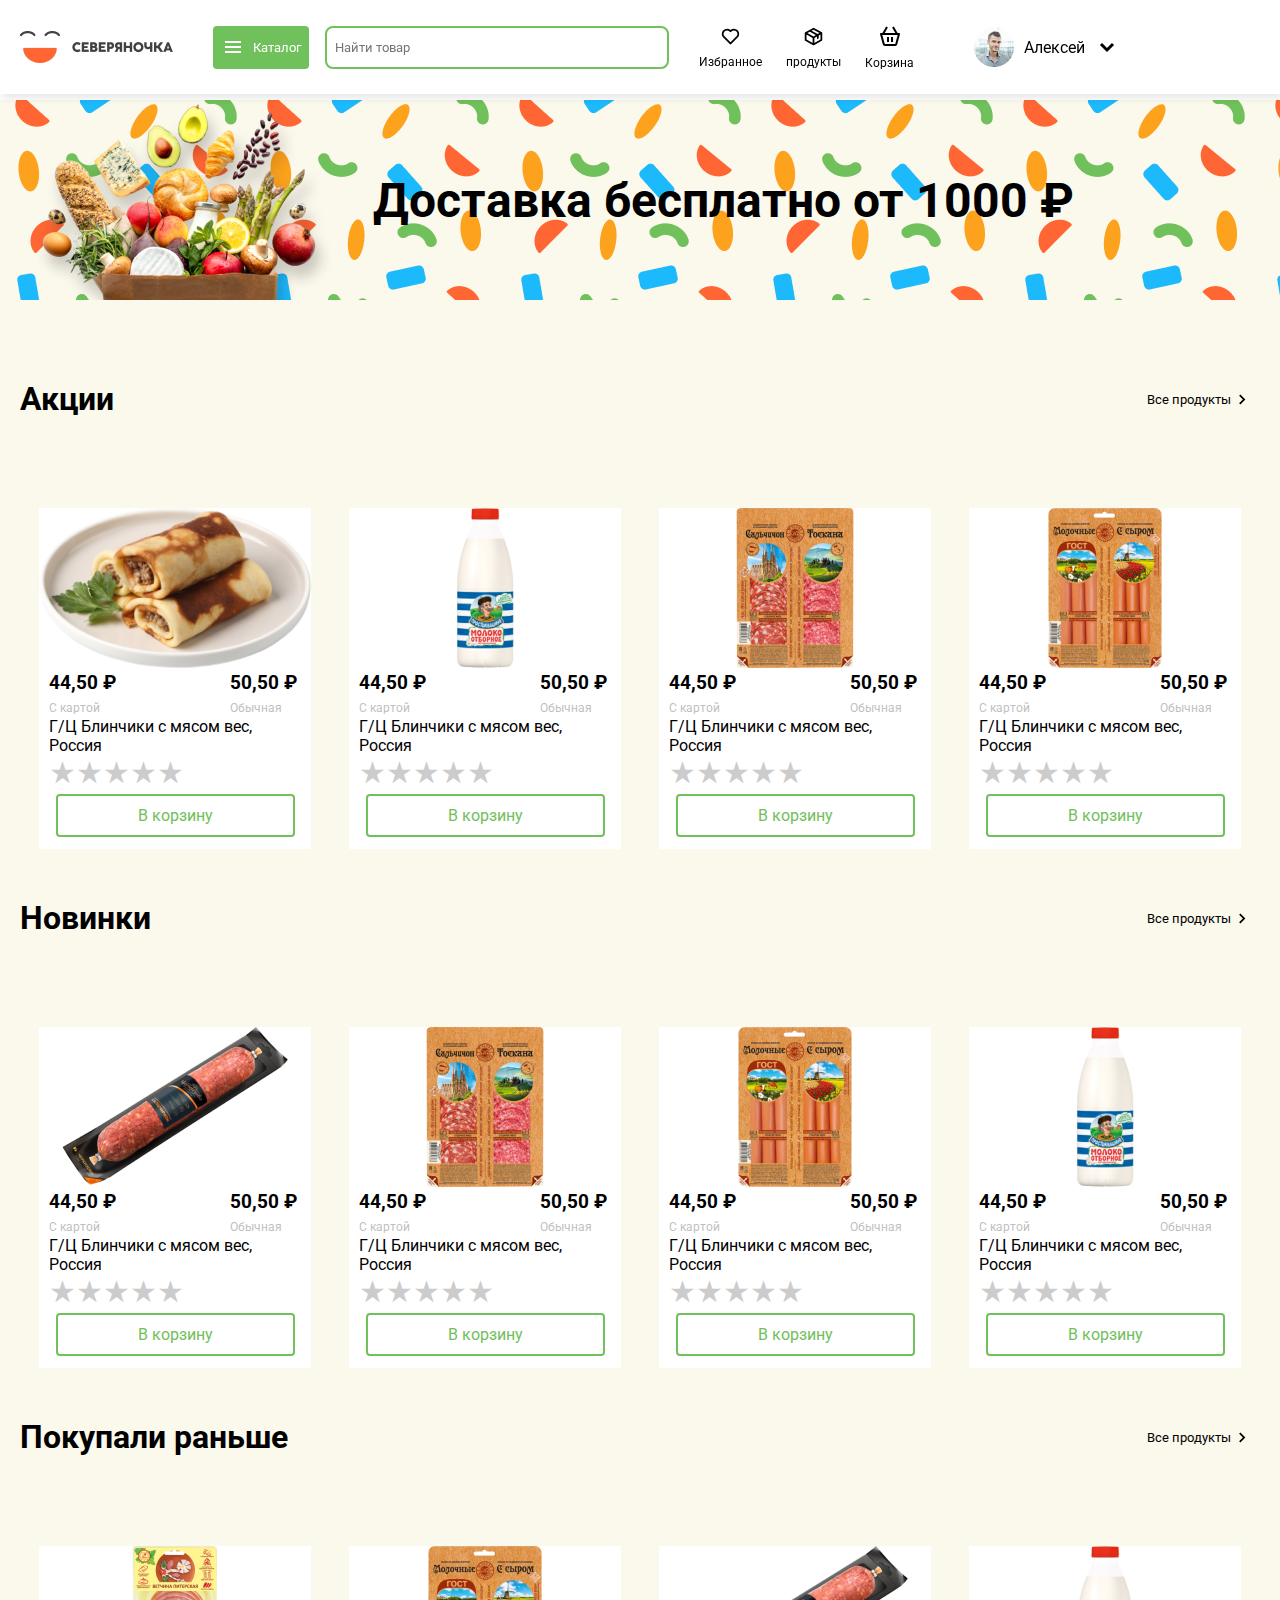
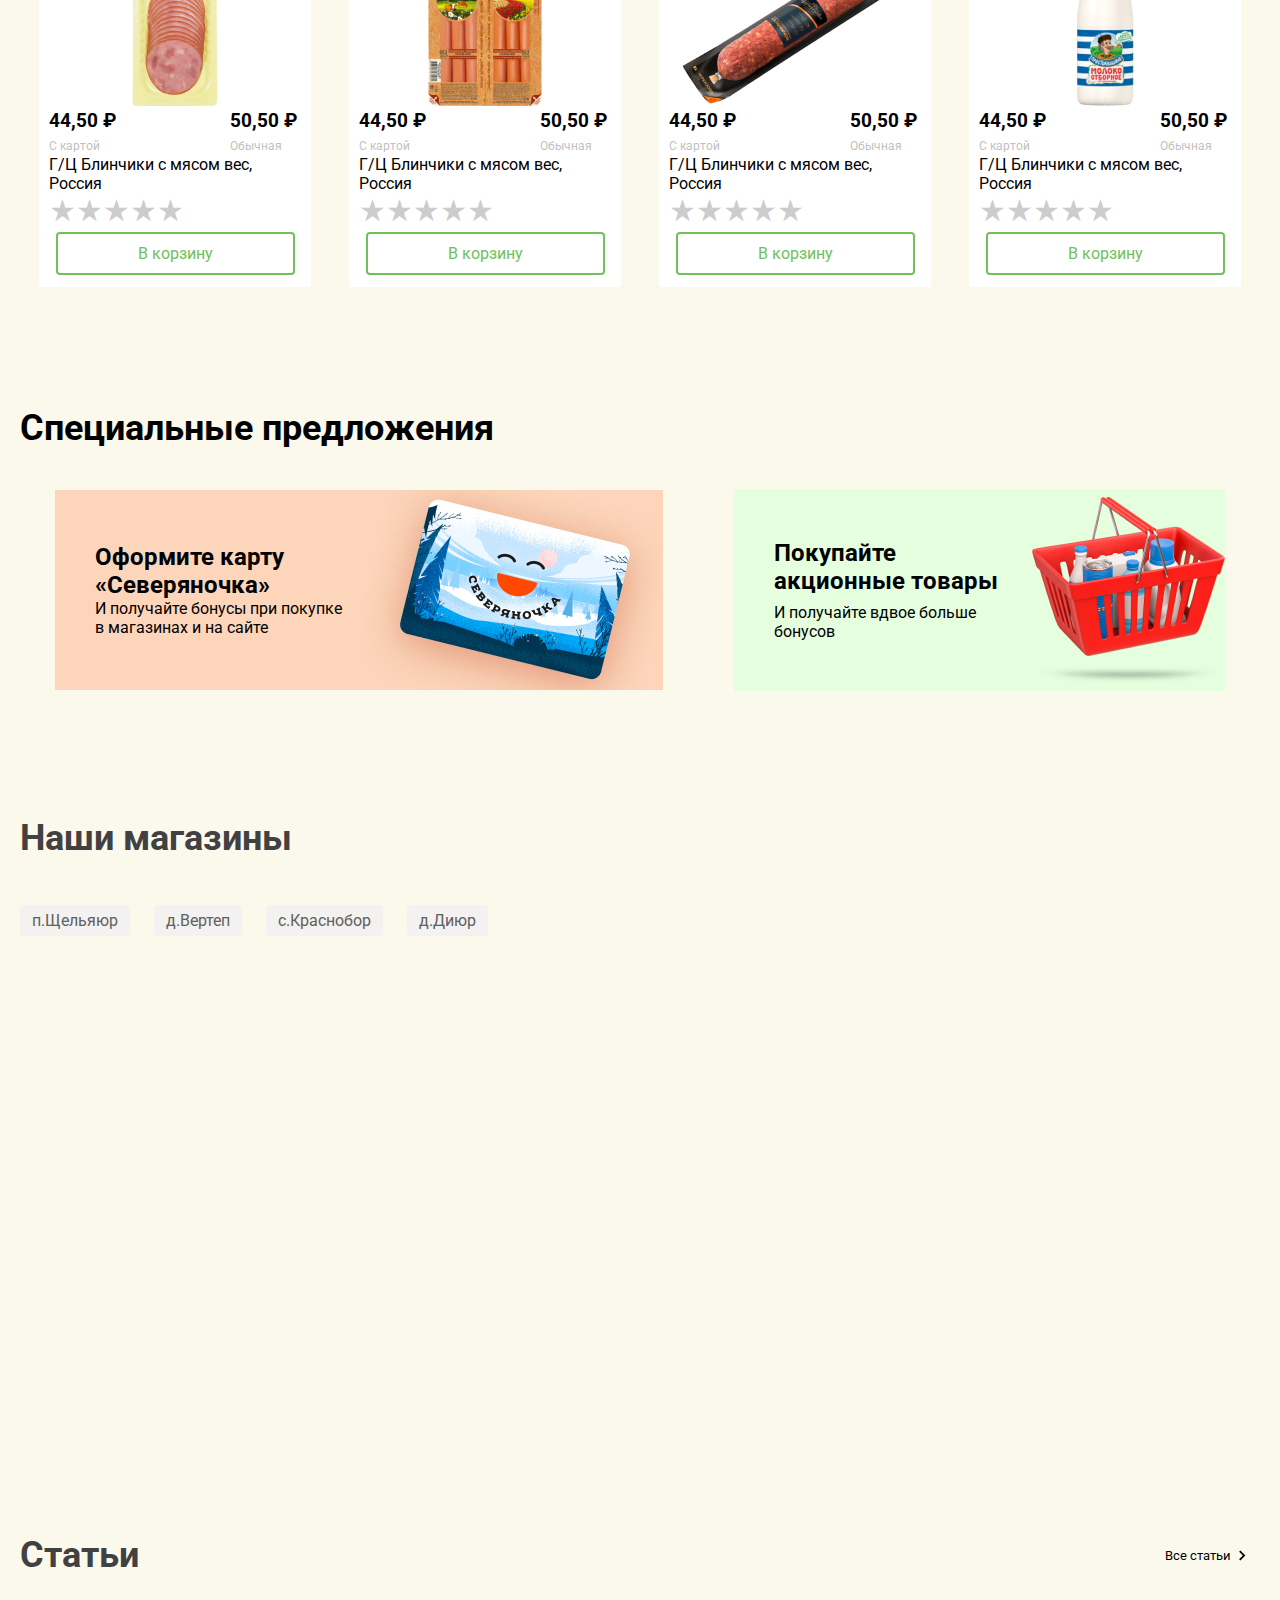
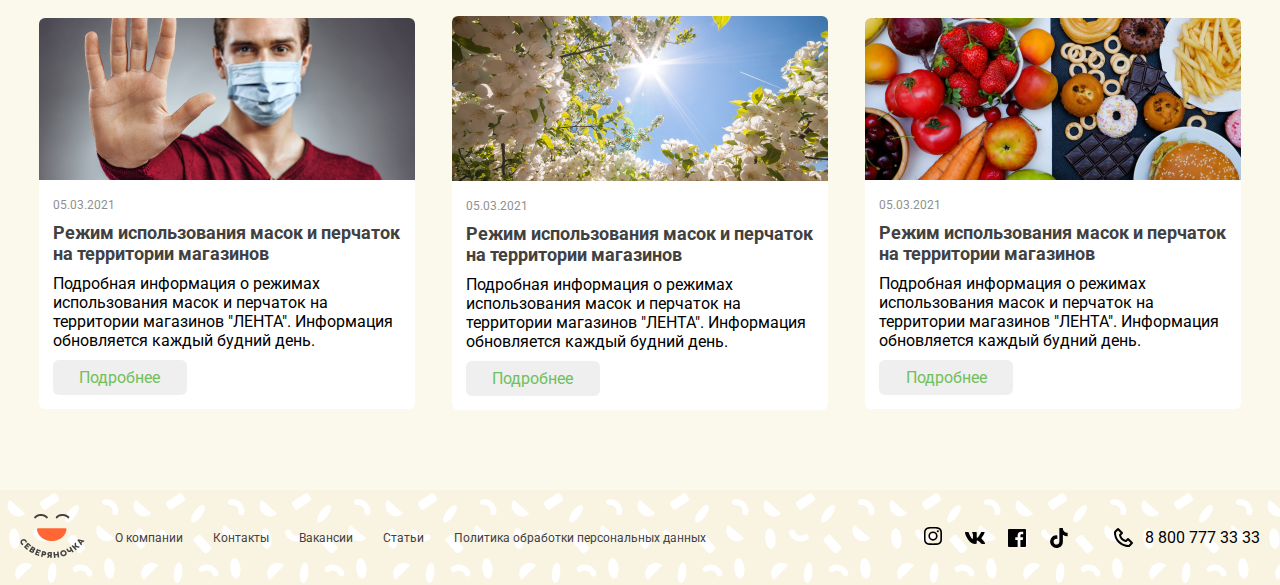
==== commit 62a359d8: "add catalog" ====
--- a/index.html
+++ b/index.html
@@ -16,7 +16,7 @@
           </a>
           <div class="nav-items">
             <div class="important">
-              <button>
+              <button id="catalog">
                 <svg
                   xmlns="http://www.w3.org/2000/svg"
                   width="24"
@@ -110,6 +110,33 @@
         </nav>
       </div>
     </header>
+    <section class="catalog">
+      <div class="container">
+        <div class="catalog-content">
+          <div class="catalog-texts">
+            <a href="#">Молоко, сыр, яйцо</a>
+            <a href="#">Хлеб</a>
+            <a href="#">Фрукты и овощи</a>
+            <a href="#">Замороженные продукты</a>
+          </div>
+          <div class="catalog-texts">
+            <a href="#">Напитки</a>
+            <a href="#">Кондитерские изделия</a>
+            <a href="#">Чай, кофе</a>
+          </div>
+          <div class="catalog-texts">
+            <a href="#">Бакалея</a>
+            <a href="#">Здоровое питание</a>
+            <a href="#">Зоотовары</a>
+          </div>
+          <div class="catalog-texts">
+            <a href="#">Непродовольственные товары</a>
+            <a href="#">Детское питание</a>
+            <a href="#">Мясо, птица, колбаса</a>
+          </div>
+        </div>
+      </div>
+    </section>
     <main>
       <section class="home">
         <div class="container">
@@ -711,21 +738,23 @@
             </div>
             <div class="foot-contact">
               <div class="social-media">
-                <svg
-                  xmlns="http://www.w3.org/2000/svg"
-                  width="24"
-                  height="24"
-                  viewBox="0 0 24 24"
-                  style="fill: rgba(0, 0, 0, 1)"
-                >
-                  <path
-                    d="M11.999 7.377a4.623 4.623 0 1 0 0 9.248 4.623 4.623 0 0 0 0-9.248zm0 7.627a3.004 3.004 0 1 1 0-6.008 3.004 3.004 0 0 1 0 6.008z"
-                  ></path>
-                  <circle cx="16.806" cy="7.207" r="1.078"></circle>
-                  <path
-                    d="M20.533 6.111A4.605 4.605 0 0 0 17.9 3.479a6.606 6.606 0 0 0-2.186-.42c-.963-.042-1.268-.054-3.71-.054s-2.755 0-3.71.054a6.554 6.554 0 0 0-2.184.42 4.6 4.6 0 0 0-2.633 2.632 6.585 6.585 0 0 0-.419 2.186c-.043.962-.056 1.267-.056 3.71 0 2.442 0 2.753.056 3.71.015.748.156 1.486.419 2.187a4.61 4.61 0 0 0 2.634 2.632 6.584 6.584 0 0 0 2.185.45c.963.042 1.268.055 3.71.055s2.755 0 3.71-.055a6.615 6.615 0 0 0 2.186-.419 4.613 4.613 0 0 0 2.633-2.633c.263-.7.404-1.438.419-2.186.043-.962.056-1.267.056-3.71s0-2.753-.056-3.71a6.581 6.581 0 0 0-.421-2.217zm-1.218 9.532a5.043 5.043 0 0 1-.311 1.688 2.987 2.987 0 0 1-1.712 1.711 4.985 4.985 0 0 1-1.67.311c-.95.044-1.218.055-3.654.055-2.438 0-2.687 0-3.655-.055a4.96 4.96 0 0 1-1.669-.311 2.985 2.985 0 0 1-1.719-1.711 5.08 5.08 0 0 1-.311-1.669c-.043-.95-.053-1.218-.053-3.654 0-2.437 0-2.686.053-3.655a5.038 5.038 0 0 1 .311-1.687c.305-.789.93-1.41 1.719-1.712a5.01 5.01 0 0 1 1.669-.311c.951-.043 1.218-.055 3.655-.055s2.687 0 3.654.055a4.96 4.96 0 0 1 1.67.311 2.991 2.991 0 0 1 1.712 1.712 5.08 5.08 0 0 1 .311 1.669c.043.951.054 1.218.054 3.655 0 2.436 0 2.698-.043 3.654h-.011z"
-                  ></path>
-                </svg>
+                <a href=""
+                  ><svg
+                    xmlns="http://www.w3.org/2000/svg"
+                    width="24"
+                    height="24"
+                    viewBox="0 0 24 24"
+                    style="fill: rgba(0, 0, 0, 1)"
+                  >
+                    <path
+                      d="M11.999 7.377a4.623 4.623 0 1 0 0 9.248 4.623 4.623 0 0 0 0-9.248zm0 7.627a3.004 3.004 0 1 1 0-6.008 3.004 3.004 0 0 1 0 6.008z"
+                    ></path>
+                    <circle cx="16.806" cy="7.207" r="1.078"></circle>
+                    <path
+                      d="M20.533 6.111A4.605 4.605 0 0 0 17.9 3.479a6.606 6.606 0 0 0-2.186-.42c-.963-.042-1.268-.054-3.71-.054s-2.755 0-3.71.054a6.554 6.554 0 0 0-2.184.42 4.6 4.6 0 0 0-2.633 2.632 6.585 6.585 0 0 0-.419 2.186c-.043.962-.056 1.267-.056 3.71 0 2.442 0 2.753.056 3.71.015.748.156 1.486.419 2.187a4.61 4.61 0 0 0 2.634 2.632 6.584 6.584 0 0 0 2.185.45c.963.042 1.268.055 3.71.055s2.755 0 3.71-.055a6.615 6.615 0 0 0 2.186-.419 4.613 4.613 0 0 0 2.633-2.633c.263-.7.404-1.438.419-2.186.043-.962.056-1.267.056-3.71s0-2.753-.056-3.71a6.581 6.581 0 0 0-.421-2.217zm-1.218 9.532a5.043 5.043 0 0 1-.311 1.688 2.987 2.987 0 0 1-1.712 1.711 4.985 4.985 0 0 1-1.67.311c-.95.044-1.218.055-3.654.055-2.438 0-2.687 0-3.655-.055a4.96 4.96 0 0 1-1.669-.311 2.985 2.985 0 0 1-1.719-1.711 5.08 5.08 0 0 1-.311-1.669c-.043-.95-.053-1.218-.053-3.654 0-2.437 0-2.686.053-3.655a5.038 5.038 0 0 1 .311-1.687c.305-.789.93-1.41 1.719-1.712a5.01 5.01 0 0 1 1.669-.311c.951-.043 1.218-.055 3.655-.055s2.687 0 3.654.055a4.96 4.96 0 0 1 1.67.311 2.991 2.991 0 0 1 1.712 1.712 5.08 5.08 0 0 1 .311 1.669c.043.951.054 1.218.054 3.655 0 2.436 0 2.698-.043 3.654h-.011z"
+                    ></path>
+                  </svg>
+                </a>
                 <svg
                   xmlns="http://www.w3.org/2000/svg"
                   width="24"
--- a/sass/global.css
+++ b/sass/global.css
@@ -35,6 +35,7 @@
   right: 0;
   z-index: 1;
   background-color: white;
+  box-shadow: 2px 4px 8px 0px rgba(0, 0, 0, 0.1019607843);
 }
 header nav {
   padding: 11px 0;
@@ -106,6 +107,44 @@
   padding: 8px;
   border-radius: 4px;
   gap: 10px;
+}
+
+.catalog {
+  position: fixed;
+  background-color: #fff;
+  left: 0;
+  right: 0;
+  box-shadow: 0px 8px 16px 0px rgba(0, 0, 0, 0.1490196078);
+  display: none;
+}
+.catalog .catalog-content {
+  display: flex;
+  justify-content: space-around;
+  padding: 40px 0;
+}
+.catalog .catalog-content .catalog-texts {
+  max-width: 272px;
+  display: flex;
+  flex-direction: column;
+  row-gap: 24px;
+}
+.catalog .catalog-content .catalog-texts a {
+  display: block;
+  font-size: 16px;
+  font-weight: 700;
+  color: #414141;
+}
+.catalog .catalog-content .catalog-texts a:hover {
+  color: #ff6633;
+  transition: 0.3s;
+}
+
+.catalog-open {
+  transition: top ease 0.5s;
+}
+.catalog-open .catalog {
+  display: block;
+  transition: top ease 0.5s;
 }
 
 .menu {
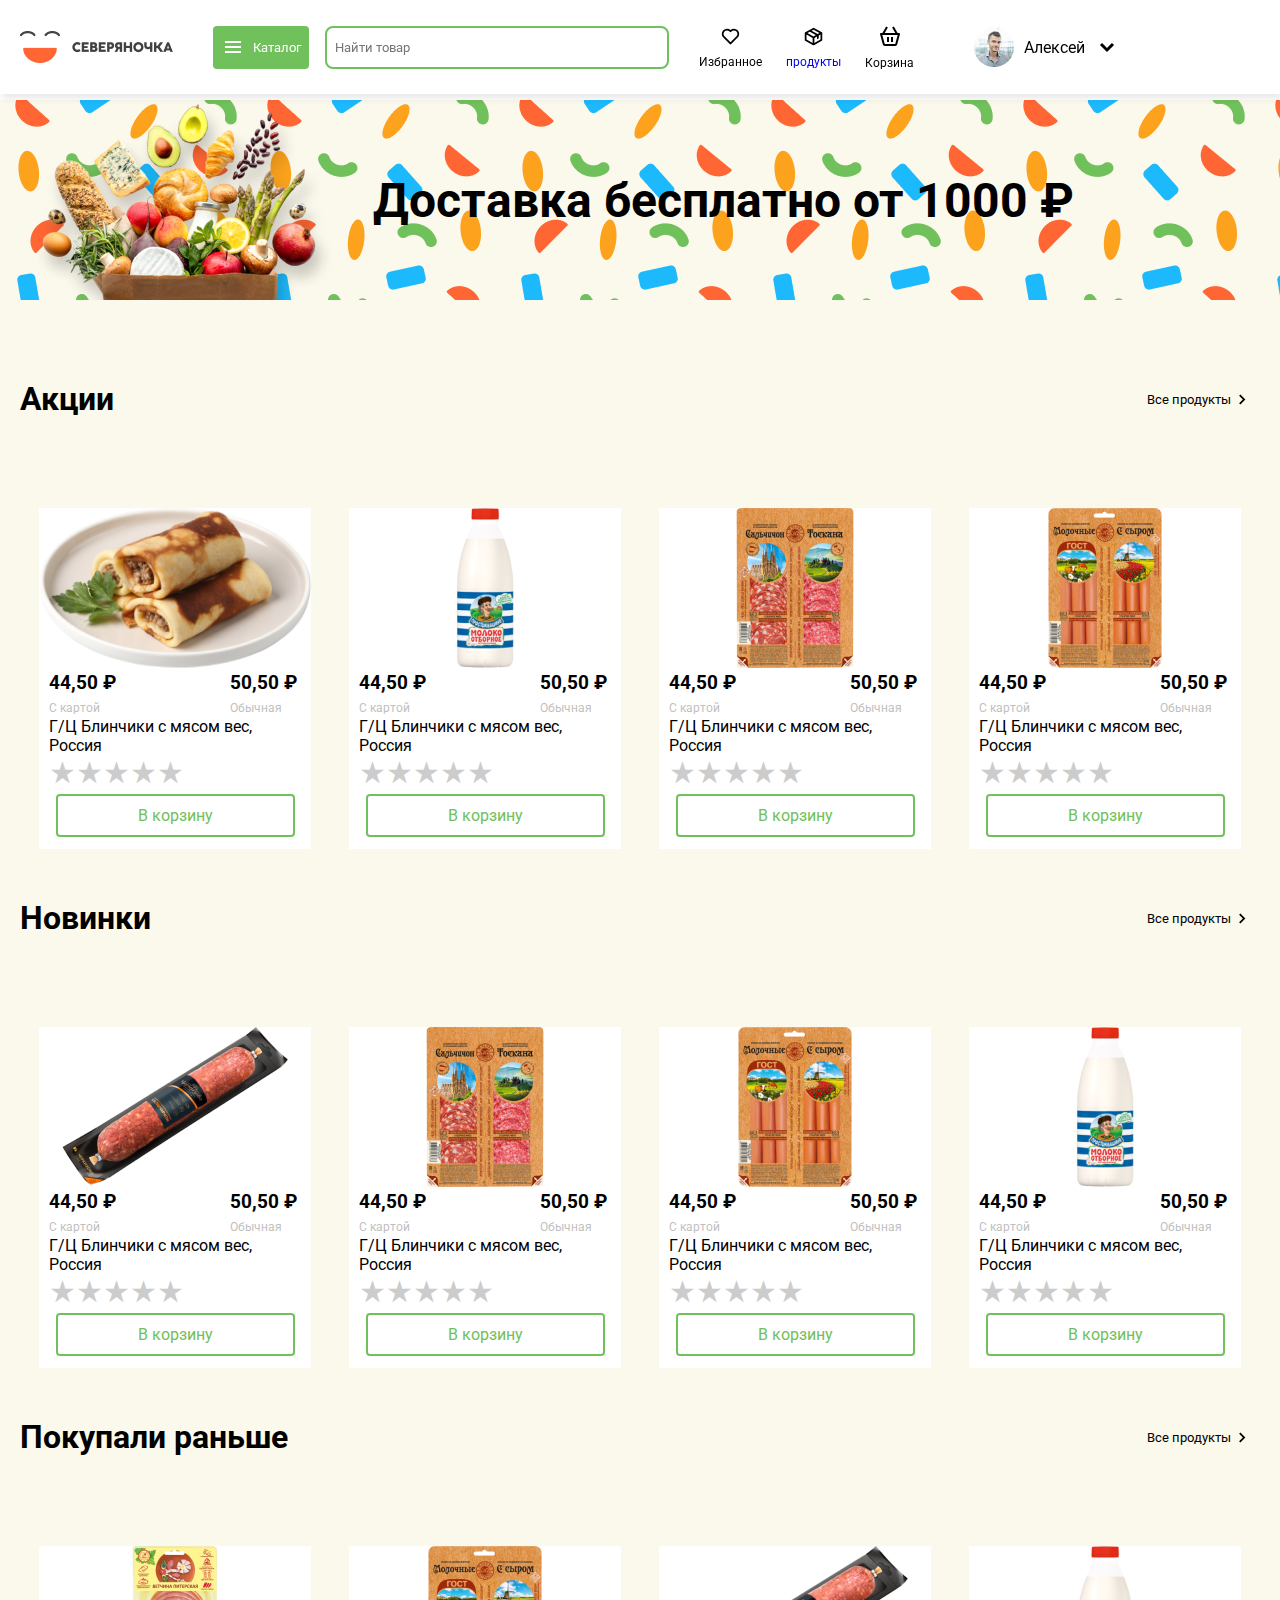
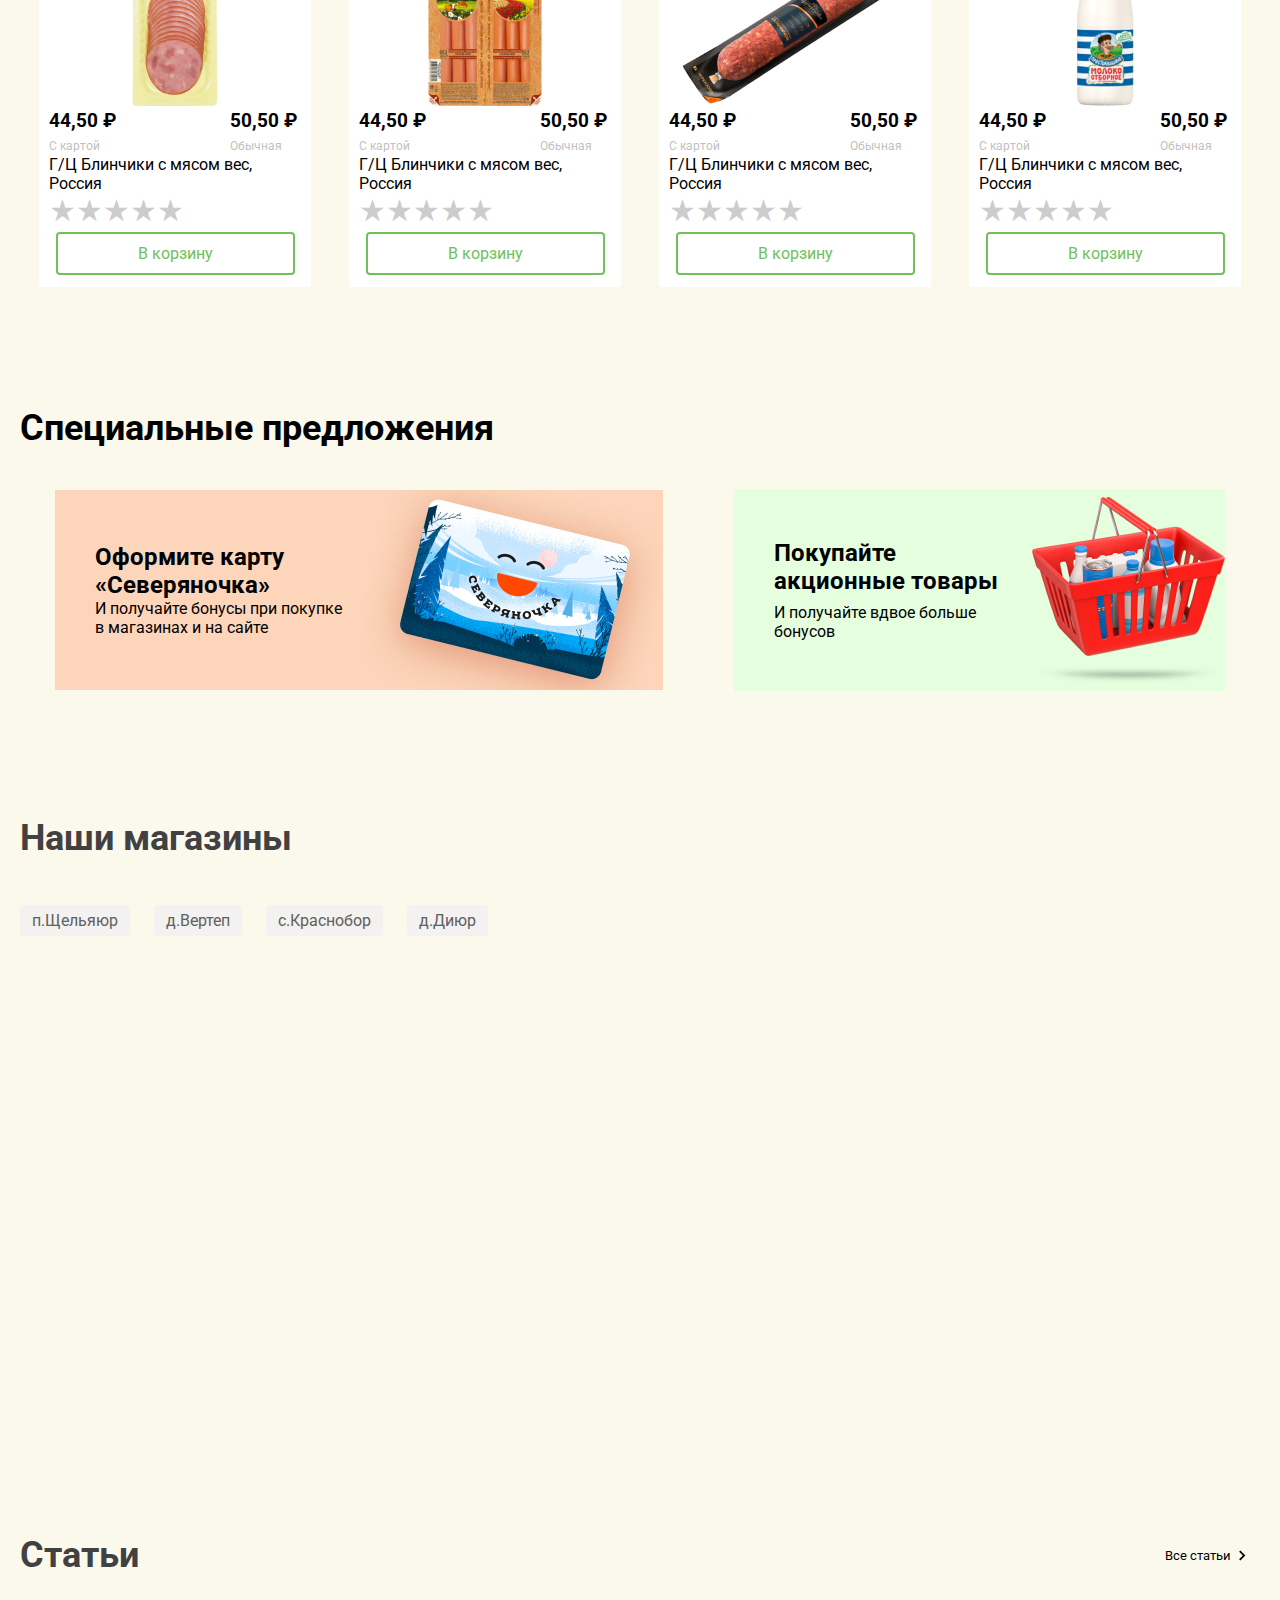
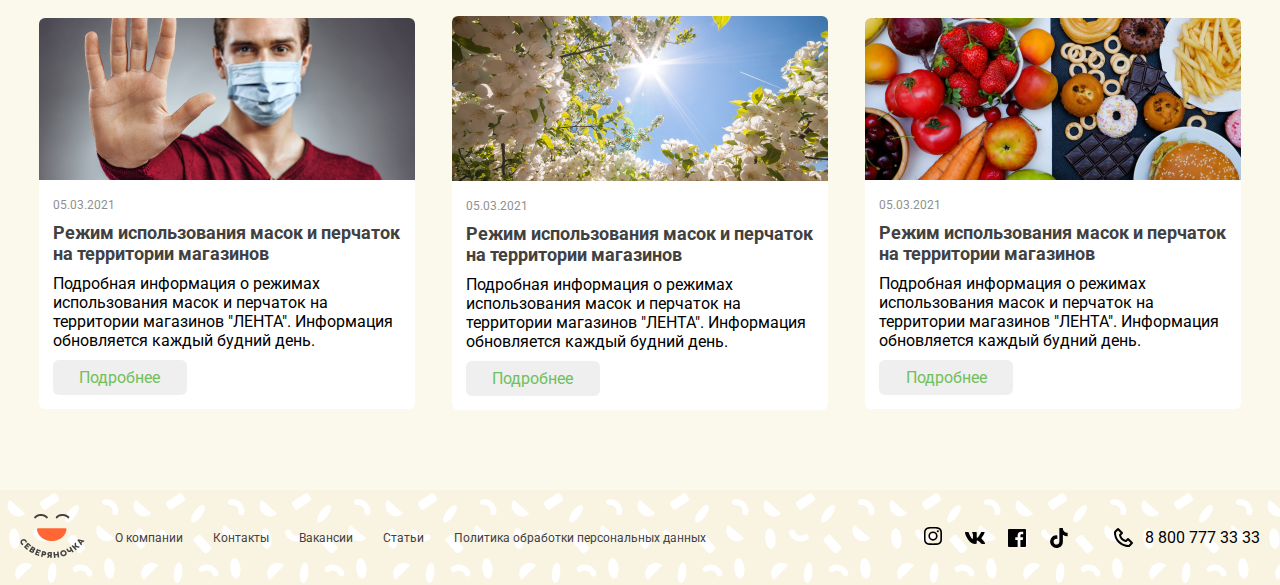
==== commit 7c6c5d50: "+1-page" ====
--- a/index.html
+++ b/index.html
@@ -50,7 +50,7 @@
                 </svg>
                 <p>Избранное</p>
               </a>
-              <a class="product">
+              <a href="./pages/products.html" class="product">
                 <svg
                   xmlns="http://www.w3.org/2000/svg"
                   width="21"
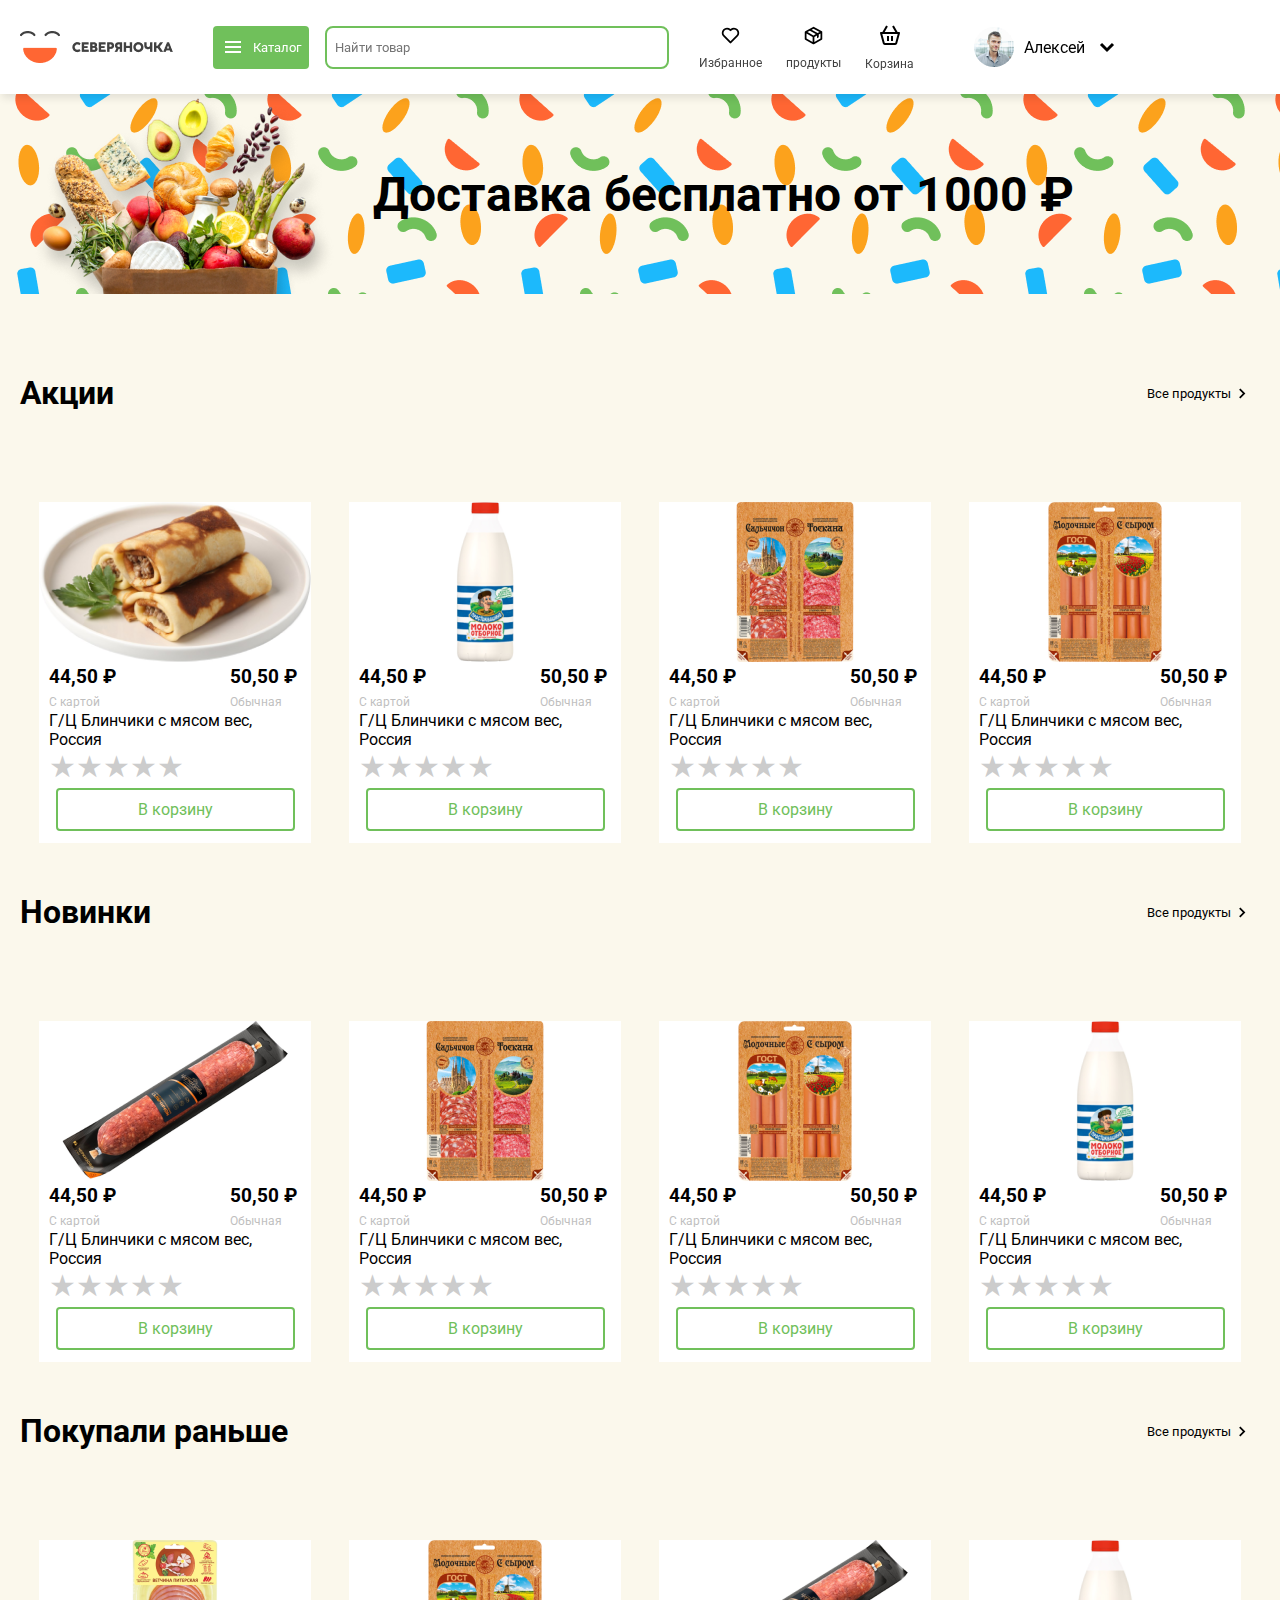
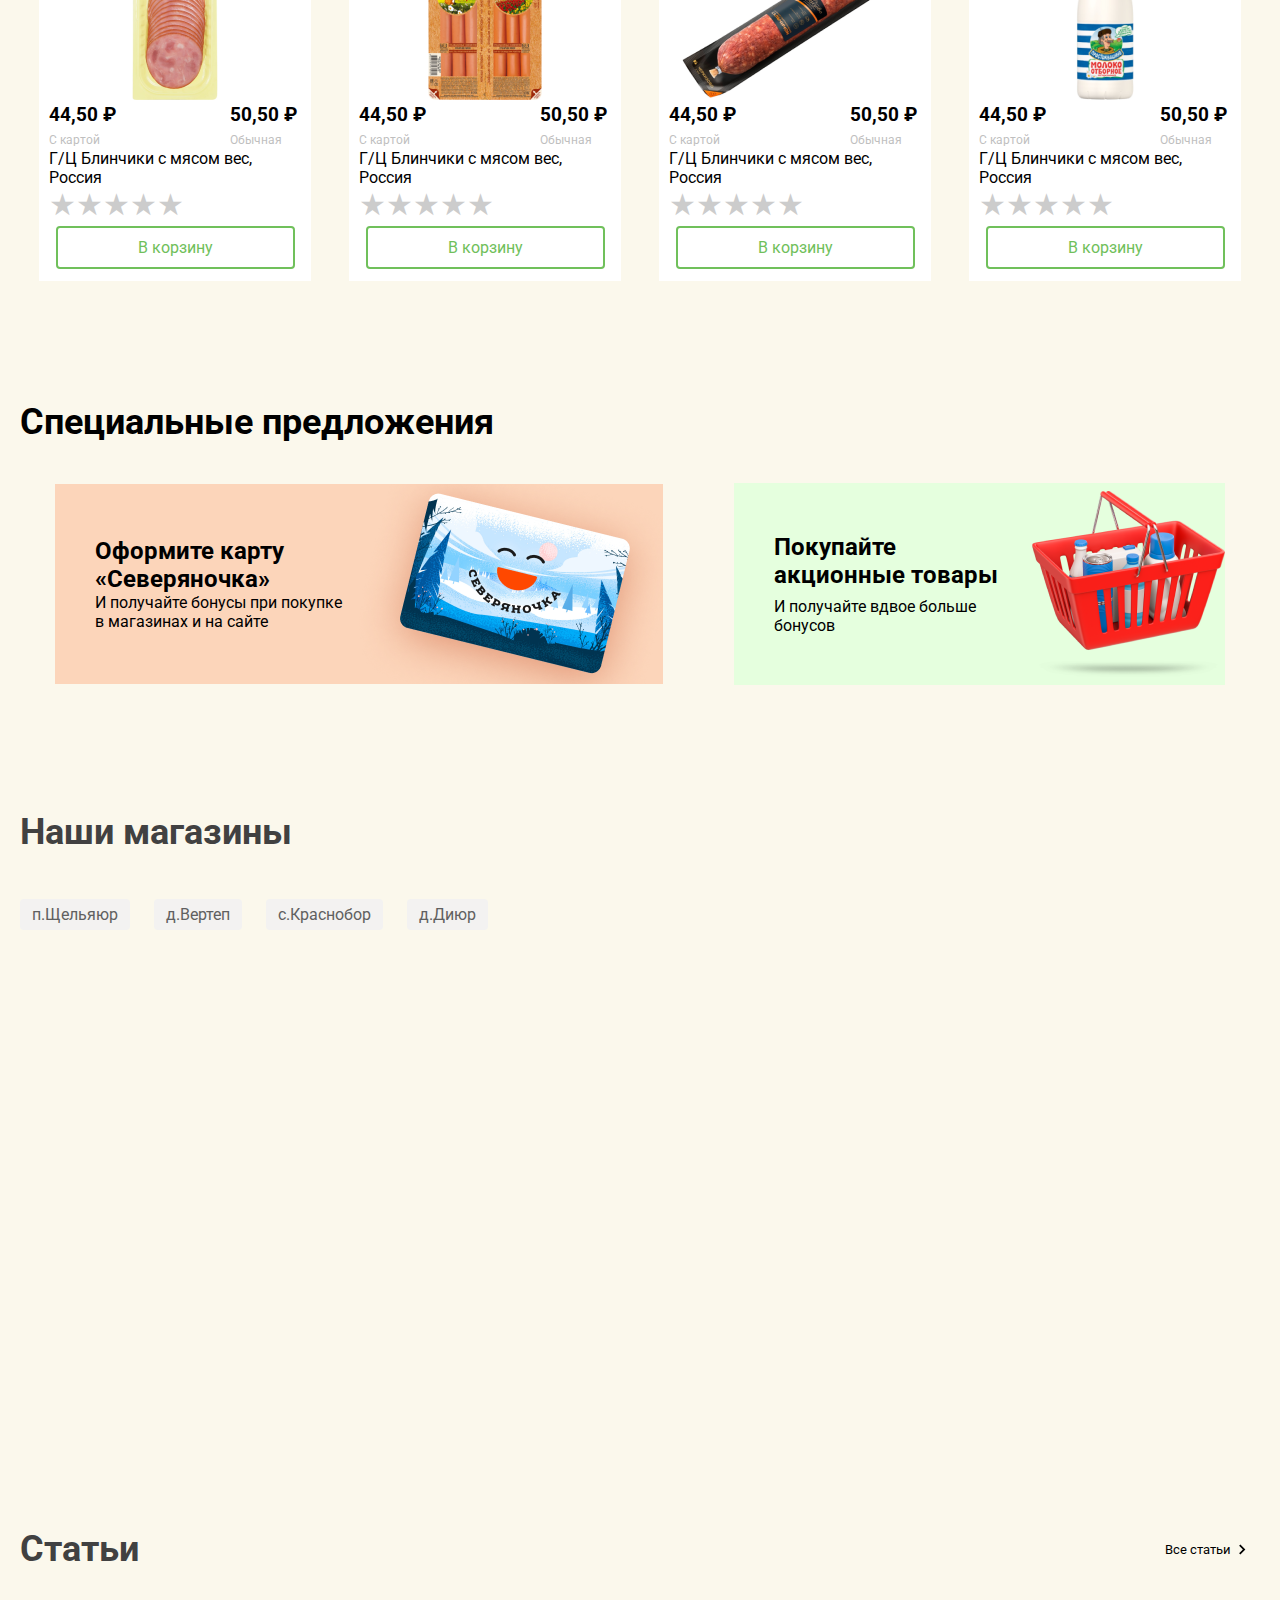
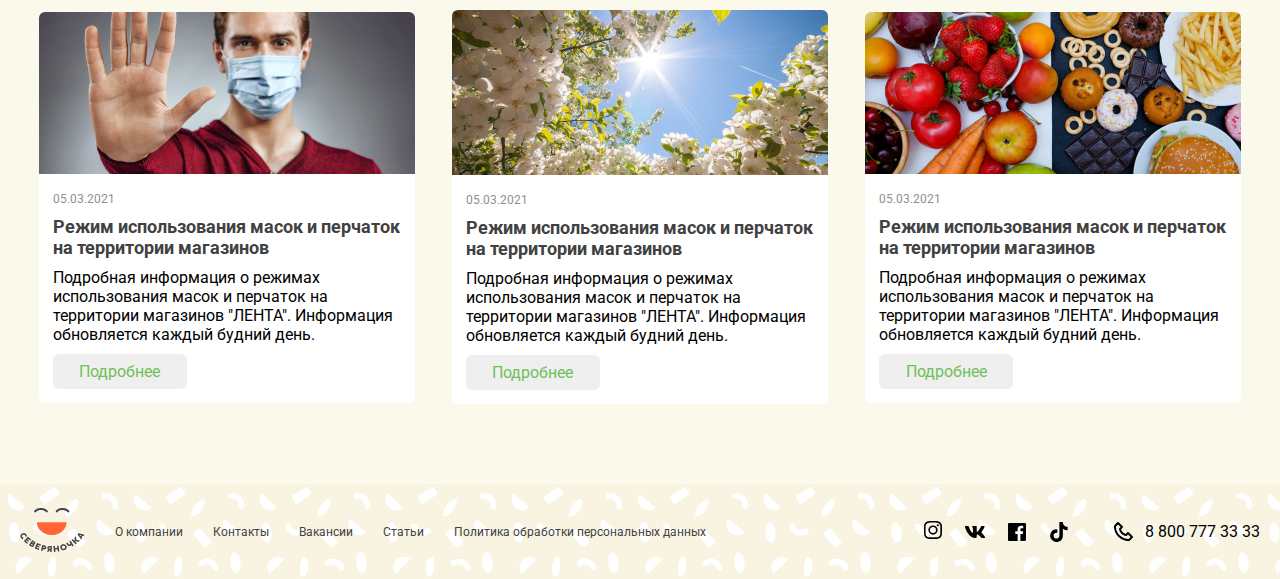
==== commit 81139499: "add modal" ====
--- a/index.html
+++ b/index.html
@@ -79,7 +79,7 @@
                 </svg>
                 <p>Корзина</p>
               </a>
-              <a class="user">
+              <a id="btn-open" class="user">
                 <img src="./images/avatar.png" alt="avatar" />
                 <p>Алексей</p>
                 <svg
@@ -110,6 +110,37 @@
         </nav>
       </div>
     </header>
+
+    <div class="modal">
+      <div class="modal-content">
+        <div class="x">
+          <button id="btn-close">
+            <svg
+              xmlns="http://www.w3.org/2000/svg"
+              width="24"
+              height="24"
+              viewBox="0 0 24 24"
+              style="fill: #414141"
+            >
+              <path
+                d="m16.192 6.344-4.243 4.242-4.242-4.242-1.414 1.414L10.535 12l-4.242 4.242 1.414 1.414 4.242-4.242 4.243 4.242 1.414-1.414L13.364 12l4.242-4.242z"
+              ></path>
+            </svg>
+          </button>
+        </div>
+        <h1>Вход</h1>
+        <form>
+          <label for="vxod">Телефон </label>
+          <input type="text" placeholder="placeholder" id="vxod" />
+          <button type="submit" id="submit">Вход</button>
+          <div class="some-btns">
+            <a href="#">Регистрация</a>
+            <a href="#">Забыли пароль?</a>
+          </div>
+        </form>
+      </div>
+    </div>
+
     <section class="catalog">
       <div class="container">
         <div class="catalog-content">
@@ -137,6 +168,7 @@
         </div>
       </div>
     </section>
+
     <main>
       <section class="home">
         <div class="container">
@@ -722,6 +754,7 @@
         </div>
       </section>
     </main>
+
     <footer class="footer">
       <div class="footer-bg">
         <div class="container">
@@ -808,6 +841,7 @@
         </div>
       </div>
     </footer>
+
     <script src="./js/main.js"></script>
   </body>
 </html>
--- a/sass/global.css
+++ b/sass/global.css
@@ -92,10 +92,22 @@
 header nav .nav-items .places .product {
   display: grid;
   place-items: center;
+  color: #414141;
 }
 header nav .nav-items .places .product p {
+  font-weight: 400;
+  padding-top: 10px;
   font-size: 12px;
-  padding-top: 8px;
+}
+header nav .nav-items .places .product:hover {
+  transition: 0.3s;
+}
+header nav .nav-items .places .product:hover svg path {
+  fill: #70c05b;
+  transition: 0.3s;
+}
+header nav .nav-items .places .product:hover p {
+  color: #70c05b;
 }
 header nav .nav-items .places .user {
   display: flex;
@@ -147,6 +159,114 @@
   transition: top ease 0.5s;
 }
 
+.modal {
+  position: fixed;
+  top: 0;
+  left: 0;
+  width: 100%;
+  height: 100vh;
+  background-color: rgba(252, 213, 186, 0.8);
+  display: none;
+  align-items: center;
+  justify-content: center;
+  animation: modalScale 0.3s linear alternate;
+}
+
+.modal.open {
+  display: flex;
+}
+
+.modal-content {
+  width: 420px;
+  height: 431px;
+  border-radius: 4px;
+  box-shadow: 8px 16px 32px 0px rgba(255, 102, 51, 0.2);
+  background: #fff;
+  display: flex;
+  flex-direction: column;
+}
+.modal-content .x {
+  text-align: end;
+}
+.modal-content .x #btn-close {
+  padding: 8px;
+}
+.modal-content h1 {
+  text-align: center;
+  font-size: 24px;
+  font-weight: 700;
+  padding-bottom: 32px;
+}
+.modal-content form {
+  padding: 32px 80px;
+  display: flex;
+  flex-direction: column;
+}
+.modal-content form label {
+  font-size: 18px;
+  font-weight: 400;
+  text-align: left;
+  color: #8f8f8f;
+}
+.modal-content form input {
+  height: 60px;
+  outline: none;
+  max-width: 260px;
+  border: 2px solid #70c05b;
+  border-radius: 4px;
+  padding: 12px 16px;
+  box-shadow: 4px 8px 16px 0px rgba(112, 192, 91, 0.2);
+  margin-bottom: 32px;
+}
+.modal-content form button {
+  font-size: 24px;
+  font-weight: 400;
+  color: #ff6633;
+  padding: 16px;
+  background-color: #fcd5ba;
+}
+.modal-content form .some-btns {
+  display: flex;
+  justify-content: space-between;
+  margin-top: 32px;
+}
+.modal-content form .some-btns a {
+  padding: 4px 12px;
+  font-size: 12px;
+  font-weight: 400;
+  line-height: 18px;
+  text-align: center;
+}
+.modal-content form .some-btns a:first-child {
+  color: #70c05b;
+  border: 1px solid #70c05b;
+  border-radius: 4px;
+}
+.modal-content form .some-btns a:first-child:hover {
+  border-color: #fcd5ba;
+  background-color: #fcd5ba;
+  color: #ff6633;
+  transition: 0.3s;
+}
+.modal-content form .some-btns a:last-child {
+  color: #606060;
+  border-radius: 4px;
+}
+.modal-content form .some-btns a:last-child:hover {
+  border-color: #fcd5ba;
+  background-color: #fcd5ba;
+  color: #ff6633;
+  transition: 0.3s;
+}
+
+@keyframes modalScale {
+  from {
+    transform: scale(0);
+  }
+  to {
+    transform: scale(1);
+  }
+}
 .menu {
   border: 0;
   background: transparent;
@@ -211,7 +331,7 @@
   }
 }
 main {
-  margin-top: 100px;
+  margin-top: 94px;
   background-color: #fbf8ec;
 }
 main .home {
